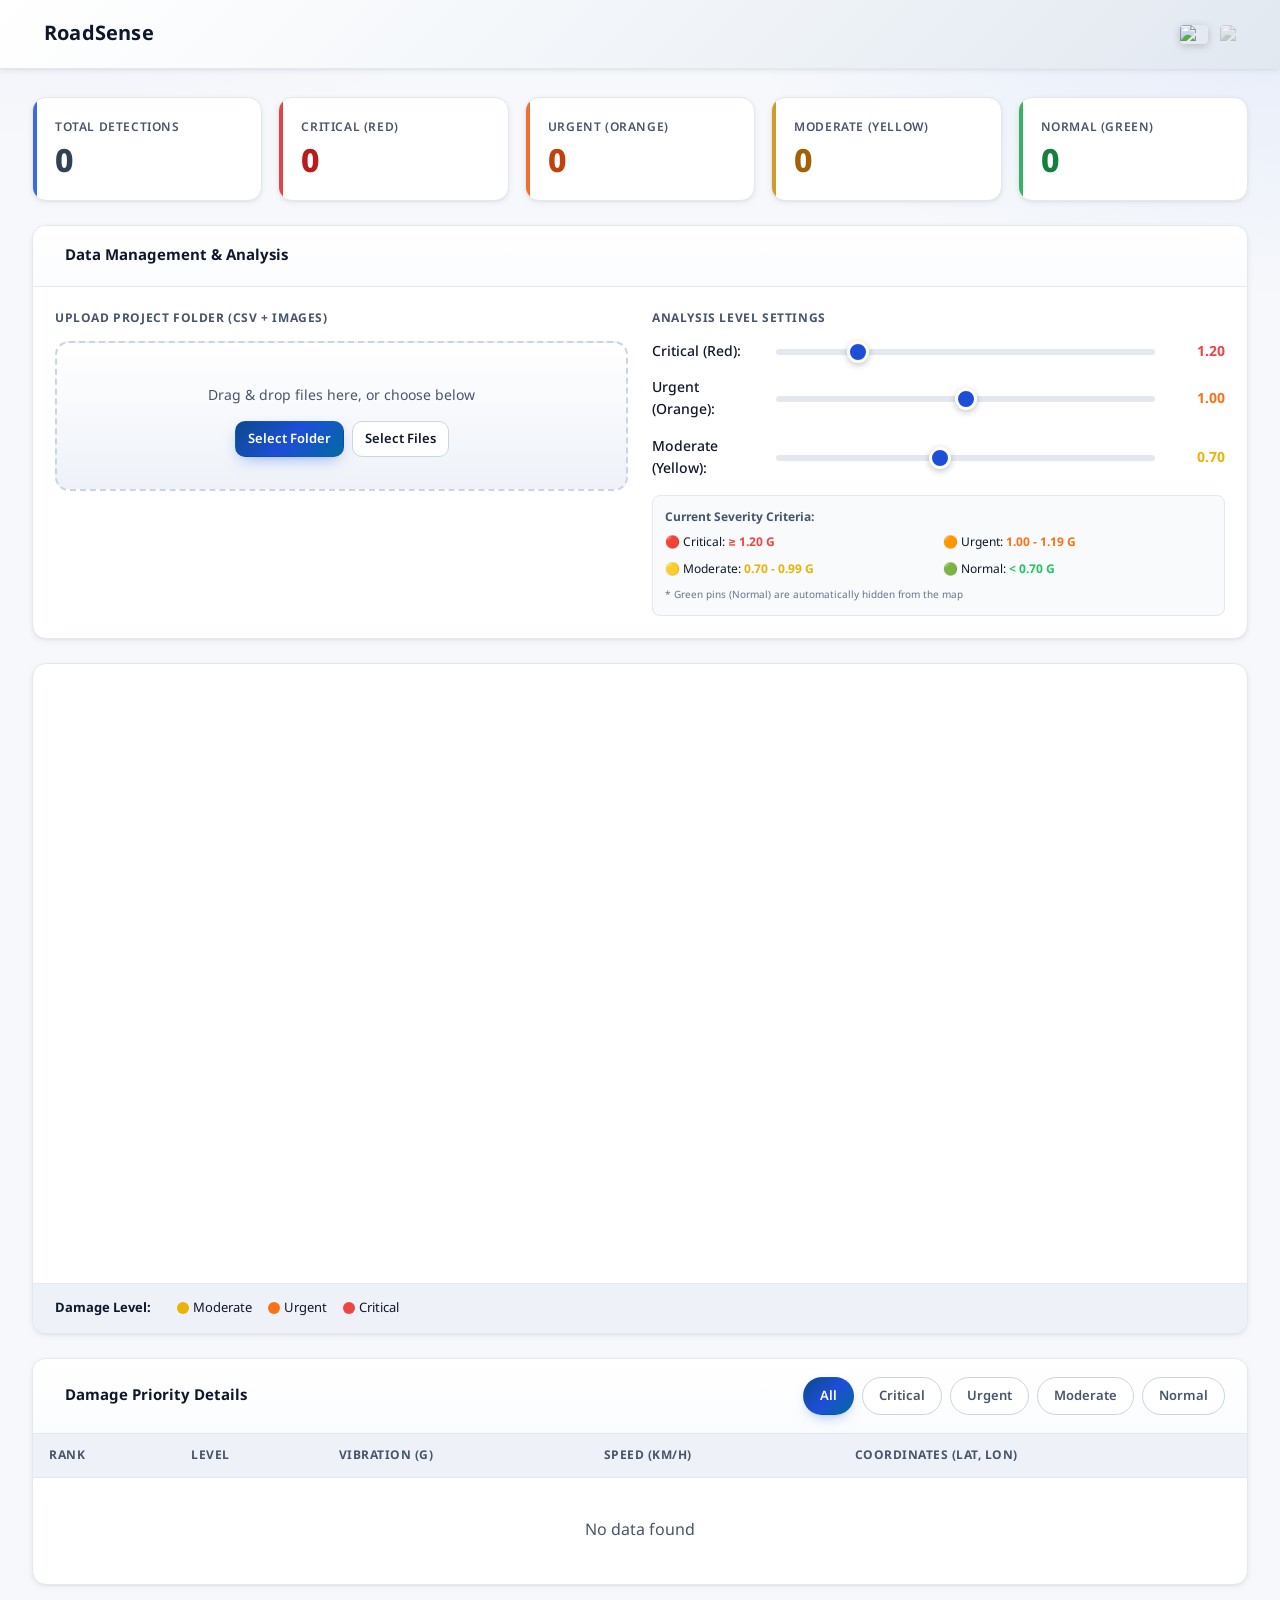
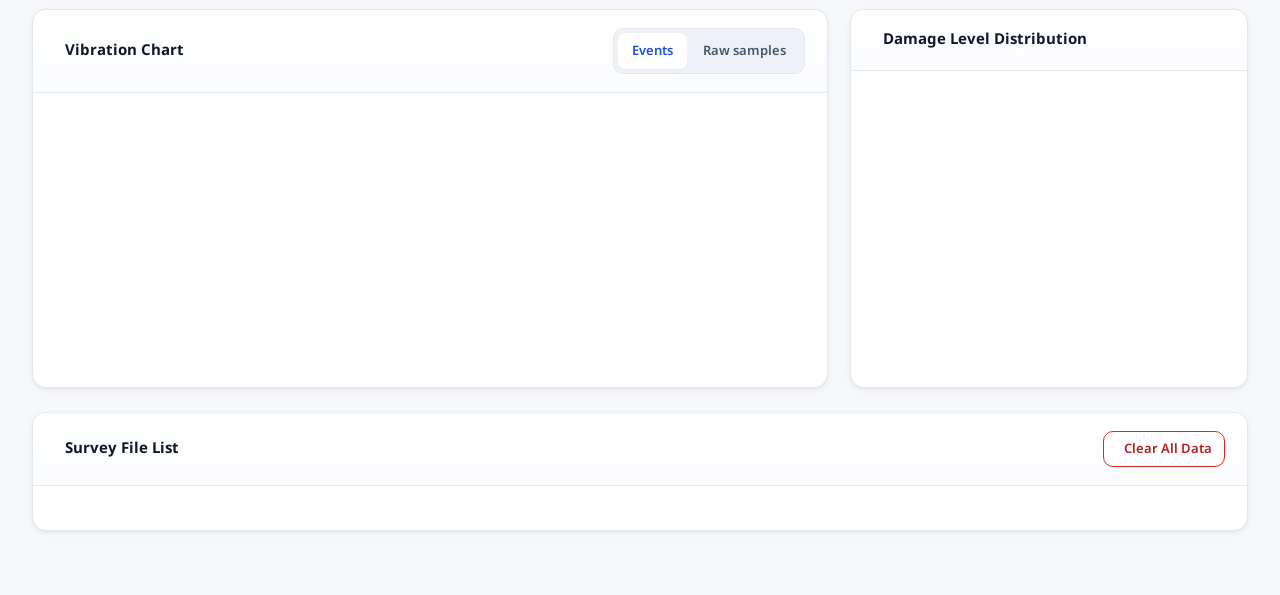
==== index.html @ 5b9209b4 "fix: update Google Maps API key for improved functionality" ====
<!DOCTYPE html>
<html lang="en">
<head>
    <meta charset="UTF-8">
    <meta name="viewport" content="width=device-width, initial-scale=1.0">
    <title>VibroMap Dashboard</title>
    <link href="https://fonts.googleapis.com/css2?family=Inter:wght@400;500;600;700&display=swap" rel="stylesheet">
    <link rel='stylesheet' href='https://cdn-uicons.flaticon.com/2.1.0/uicons-regular-rounded/css/uicons-regular-rounded.css'>
    <link rel="stylesheet" href="style.css">
    
    <script src="https://cdn.jsdelivr.net/npm/chart.js@4.4.4/dist/chart.umd.min.js"></script>


    <style>
        .custom-marker { cursor: pointer; transition: transform 0.15s ease-out; }
        .custom-marker:hover { transform: translate(-50%, -50%) scale(1.15) !important; z-index: 1000 !important; }
        .iw-header { display: flex; align-items: center; height: 32px; margin-bottom: 8px; }
        .chart-container { position: relative; height: 250px; width: 100%; }
        
        .badge-normal { background: #dcfce7; color: #166534; }
        
        .stats-row { display: grid; grid-template-columns: repeat(5, 1fr); gap: 16px; }
        
        @media (max-width: 1024px) { .stats-row { grid-template-columns: repeat(3, 1fr); } }
        @media (max-width: 640px) { .stats-row { grid-template-columns: repeat(2, 1fr); } }
    </style>
</head>
<body>

    <!-- Loading Overlay -->
    <div id="loadingOverlay" style="display:none; position:fixed; inset:0; background:rgba(15,23,42,0.6); z-index:9999; align-items:center; justify-content:center; flex-direction:column; gap:16px;">
        <div style="width:48px; height:48px; border:4px solid rgba(255,255,255,0.2); border-top-color:#60a5fa; border-radius:50%; animation:spin 0.8s linear infinite;"></div>
        <span data-i18n="loading" style="color:#e2e8f0; font-size:14px; font-family:var(--font);">Processing...</span>
        <style>@keyframes spin{to{transform:rotate(360deg)}}</style>
    </div>

    <header class="app-header">
        <div>
            <h1><i class="fi fi-rr-road"></i>RoadSense</h1>
        </div>
        <div class="lang-switcher" id="langSwitcher">
            <button class="lang-flag-btn" data-lang="en" onclick="setLanguage('en')" title="English" aria-label="English">
                <img src="https://flagcdn.com/w40/gb.png" srcset="https://flagcdn.com/w80/gb.png 2x" width="28" height="19" alt="English">
            </button>
            <button class="lang-flag-btn" data-lang="th" onclick="setLanguage('th')" title="ภาษาไทย" aria-label="ภาษาไทย">
                <img src="https://flagcdn.com/w40/th.png" srcset="https://flagcdn.com/w80/th.png 2x" width="28" height="19" alt="ไทย">
            </button>
        </div>
    </header>

    <main class="main-content">
        <section class="stats-row">
            <div class="stat-card" style="border: 2px; background-color: #ffffff;">
                <div class="stat-label" data-i18n="statTotalLabel" style="color: #64748b;">Total Detections</div>
                <div class="stat-value" id="statTotal" style="color: #334155;">0</div>
            </div>
            <div class="stat-card" style="border: 2px; background-color: #ffffff;">
                <div class="stat-label" data-i18n="statCriticalLabel" style="color: #ef4444;">Critical (Red)</div>
                <div class="stat-value" id="statCritical" style="color: #ef4444;">0</div>
            </div>
            <div class="stat-card" style="border: 2px; background-color: #ffffff;">
                <div class="stat-label" data-i18n="statUrgentLabel" style="color: #f97316;">Urgent (Orange)</div>
                <div class="stat-value" id="statUrgent" style="color: #f97316;">0</div>
            </div>
            <div class="stat-card" style="border: 2px; background-color: #ffffff;">
                <div class="stat-label" data-i18n="statModerateLabel" style="color: #a16207;">Moderate (Yellow)</div>
                <div class="stat-value" id="statModerate" style="color: #a16207;">0</div>
            </div>
            <div class="stat-card" style="border: 2px; background-color: #ffffff;">
                <div class="stat-label" data-i18n="statNormalLabel" style="color: #166534;">Normal (Green)</div>
                <div class="stat-value" id="statNormal" style="color: #166534;">0</div>
            </div>
        </section>

        <section class="card">
            <div class="card-header">
                <h2><i class="fi fi-rr-settings-sliders"></i> <span data-i18n="controlHeader">Data Management & Analysis</span></h2>
            </div>
            <div class="card-body">
                <div class="control-grid" style="grid-template-columns: 1fr 1fr;">
                    <div class="control-section">
                        <label data-i18n="uploadLabel">Upload Project Folder (CSV + Images)</label>
                        <div class="upload-zone" id="dropZone">
                            <div class="icon"><i class="fi fi-rr-cloud-upload"></i></div>
                            <div class="text" data-i18n="dropText">Drag & drop files here, or choose below</div>
                            <div style="display: flex; gap: 8px; justify-content: center;">
                                <button class="btn btn-primary btn-sm" data-i18n="selectFolder" onclick="document.getElementById('folderInput').click()">Select Folder</button>
                                <button class="btn btn-sm" data-i18n="selectFiles" onclick="document.getElementById('fileInput').click()">Select Files</button>
                            </div>
                        </div>
                        <input type="file" id="folderInput" webkitdirectory directory multiple>
                        <input type="file" id="fileInput" multiple accept=".csv, image/*">
                        <div id="uploadStatus" style="margin-top:8px; font-size:11px; color:var(--text-muted); text-align:center;"></div>
                    </div>

                    <div class="control-section">
                        <label data-i18n="analysisLabel">Analysis Level Settings</label>
                        <div class="slider-group">
                            <span data-i18n="sliderCritical">Critical (Red):</span>
                            <input type="range" id="criticalSlider" min="1.0" max="2.0" step="0.05" value="1.2">
                            <span class="slider-val" id="criticalVal" style="color:#ef4444;">1.20</span>
                        </div>
                        <div class="slider-group">
                            <span data-i18n="sliderUrgent">Urgent (Orange):</span>
                            <input type="range" id="upperSlider" min="0.5" max="1.5" step="0.05" value="1.0">
                            <span class="slider-val" id="upperVal" style="color:#f97316;">1.00</span>
                        </div>
                        <div class="slider-group">
                            <span data-i18n="sliderModerate">Moderate (Yellow):</span>
                            <input type="range" id="lowerSlider" min="0.1" max="1.5" step="0.05" value="0.7">
                            <span class="slider-val" id="lowerVal" style="color:#eab308;">0.70</span>
                        </div>
                        
                        <div style="margin-top: 12px; padding: 12px; background: #f8fafc; border-radius: 8px; border: 1px solid #e2e8f0; font-size: 12px;">
                            <strong data-i18n="severityDesc" style="color: var(--text-muted);">Current Severity Criteria:</strong>
                            <ul style="list-style: none; margin-top: 6px; display: grid; grid-template-columns: 1fr 1fr; gap: 8px;">
                                <li>🔴 <span data-i18n="levelCritical">Critical</span>: <strong id="descCritical" style="color:#ef4444;">≥ 1.20 G</strong></li>
                                <li>🟠 <span data-i18n="levelUrgent">Urgent</span>: <strong id="descUrgent" style="color:#f97316;">1.00 - 1.19 G</strong></li>
                                <li>🟡 <span data-i18n="levelModerate">Moderate</span>: <strong id="descModerate" style="color:#eab308;">0.70 - 0.99 G</strong></li>
                                <li>🟢 <span data-i18n="levelNormal">Normal</span>: <strong id="descNormal" style="color:#22c55e;">&lt; 0.70 G</strong></li>
                            </ul>
                            <p data-i18n="greenNote" style="font-size:10px; color:var(--text-light); margin-top:8px;">* Green pins (Normal) are automatically hidden from the map</p>
                        </div>
                    </div>
                </div>
            </div>
        </section>

        <section class="card">
            <div id="map"></div>
            <div class="map-legend">
                <strong data-i18n="legendTitle">Damage Level:</strong>
                <div style="display: flex; align-items: center; gap: 16px; margin-left: 8px;">
                    <span style="display:flex; align-items:center; gap:4px;"><div style="width:12px; height:12px; border-radius:50%; background:#eab308;"></div> <span data-i18n="legendModerate">Moderate</span></span>
                    <span style="display:flex; align-items:center; gap:4px;"><div style="width:12px; height:12px; border-radius:50%; background:#f97316;"></div> <span data-i18n="legendUrgent">Urgent</span></span>
                    <span style="display:flex; align-items:center; gap:4px;"><div style="width:12px; height:12px; border-radius:50%; background:#ef4444;"></div> <span data-i18n="legendCritical">Critical</span></span>
                </div>
            </div>
        </section>

        <section class="card">
            <div class="card-header">
                <h2><i class="fi fi-rr-list"></i> <span data-i18n="tableHeader">Damage Priority Details</span></h2>
                <div class="table-controls">
                    <button class="filter-btn active" data-i18n="filterAll" onclick="filterTable('all', this)">All</button>
                    <button class="filter-btn" data-i18n="filterCritical" onclick="filterTable('critical', this)">Critical</button>
                    <button class="filter-btn" data-i18n="filterUrgent" onclick="filterTable('urgent', this)">Urgent</button>
                    <button class="filter-btn" data-i18n="filterModerate" onclick="filterTable('moderate', this)">Moderate</button>
                    <button class="filter-btn" data-i18n="filterNormal" onclick="filterTable('normal', this)">Normal</button>
                </div>
            </div>
            <div class="priority-table-wrap">
                <table>
                    <thead>
                        <tr>
                            <th data-i18n="thRank">Rank</th>
                            <th data-i18n="thLevel">Level</th>
                            <th data-i18n="thVibration">Vibration (G)</th>
                            <th data-i18n="thSpeed">Speed (km/h)</th>

                            <th data-i18n="thCoords">Coordinates (Lat, Lon)</th>
                        </tr>
                    </thead>
                    <tbody id="tableBody"></tbody>
                </table>
                <div id="tableEmpty" data-i18n="noData" style="text-align:center; padding: 40px; color:var(--text-muted);">No data found</div>
            </div>
        </section>

        <section class="charts-grid">
            <div class="card">
                <div class="card-header">
                    <h2><i class="fi fi-rr-chart-line-up"></i> <span data-i18n="chartVibTitle">Vibration Chart</span></h2>
                    <div class="segmented-control" aria-label="โหมดกราฟแรงสั่นสะเทือน">
                        <button class="segment-btn active" data-chart-mode="events" onclick="setChartMode('events', this)">Events</button>
                        <button class="segment-btn" data-chart-mode="raw" onclick="setChartMode('raw', this)">Raw samples</button>
                    </div>
                </div>
                <div class="card-body"><div class="chart-container"><canvas id="zForceChart"></canvas></div></div>
            </div>
            <div class="card">
                <div class="card-header"><h2><i class="fi fi-rr-chart-pie"></i> <span data-i18n="chartPieTitle">Damage Level Distribution</span></h2></div>
                <div class="card-body"><div class="chart-container"><canvas id="severityChart"></canvas></div></div>
            </div>
        </section>

        <section class="card">
            <div class="card-header">
                <h2><i class="fi fi-rr-folder-open"></i> <span data-i18n="surveyListHeader">Survey File List</span></h2>
                <button class="btn btn-danger btn-sm" onclick="clearAllData()">
                    <i class="fi fi-rr-trash"></i> <span data-i18n="clearAll">Clear All Data</span>
                </button>
            </div>
            <div id="surveyList" class="card-body"></div>
        </section>
    </main>

    <div id="toast" class="toast"></div>

    <script>
    const DB_NAME = 'RoadSenseDB', DB_VERSION = 2;
    const DATA_MAX_ACC_CM = 5000;
    let db = null, map, infoWindow;
    let allMarkers = [], allDetections = [], zForceChart, severityChart, currentFilter = 'all';
    let chartMode = 'events';
    let currentLang = localStorage.getItem('vibromap_lang') || 'en';

    // Google Maps callback — defined here so all variables are in scope
    window.initDashboard = async function() {
        map = new google.maps.Map(document.getElementById('map'), {
            center: { lat: 26.5265, lng: 128.0303 }, zoom: 15, mapId: "ROADSENSE_DASHBOARD"
        });
        infoWindow = new google.maps.InfoWindow();
        initCharts();
        await openDB();
        await refreshAll(true);
        applyTranslations();
    };

    /* ========== i18n Translation System ========== */
    const translations = {
        en: {
            loading: 'Processing...',
            statTotalLabel: 'Total Detections',
            statCriticalLabel: 'Critical (Red)',
            statUrgentLabel: 'Urgent (Orange)',
            statModerateLabel: 'Moderate (Yellow)',
            statNormalLabel: 'Normal (Green)',
            controlHeader: 'Data Management & Analysis',
            uploadLabel: 'Upload Project Folder (CSV + Images)',
            dropText: 'Drag & drop files here, or choose below',
            selectFolder: 'Select Folder',
            selectFiles: 'Select Files',
            analysisLabel: 'Analysis Level Settings',
            sliderCritical: 'Critical (Red):',
            sliderUrgent: 'Urgent (Orange):',
            sliderModerate: 'Moderate (Yellow):',
            severityDesc: 'Current Severity Criteria:',
            levelCritical: 'Critical',
            levelUrgent: 'Urgent',
            levelModerate: 'Moderate',
            levelNormal: 'Normal',
            greenNote: '* Green pins (Normal) are automatically hidden from the map',
            legendTitle: 'Damage Level:',
            legendModerate: 'Moderate',
            legendUrgent: 'Urgent',
            legendCritical: 'Critical',
            tableHeader: 'Damage Priority Details',
            filterAll: 'All',
            filterCritical: 'Critical',
            filterUrgent: 'Urgent',
            filterModerate: 'Moderate',
            filterNormal: 'Normal',
            thRank: 'Rank',
            thLevel: 'Level',
            thVibration: 'Vibration (G)',
            thSpeed: 'Speed (km/h)',
            thCoords: 'Coordinates (Lat, Lon)',
            noData: 'No data found',
            chartVibTitle: 'Vibration Chart',
            chartPieTitle: 'Damage Level Distribution',
            surveyListHeader: 'Survey File List',
            clearAll: 'Clear All Data',
            deleteFile: 'Delete',
            importing: 'Importing data...',
            importSuccess: 'Data imported successfully',
            confirmClearAll: 'Clear all data in the system?',
            clearSuccess: 'All data cleared successfully',
            confirmDeleteSurvey: 'Delete this survey file from the system?',
            priorityCritical: 'Critical',
            priorityUrgent: 'Urgent',
            priorityModerate: 'Moderate',
            priorityNormal: 'Normal',
            iwVibration: 'Vibration:',
            iwSpeed: 'Speed:',
            iwCoords: 'Coordinates:',
            iwNavigate: 'Navigate to this point',
            iwLoadingImg: 'Loading image...',
            iwNoImage: 'No image available',
            iwImageNotFound: 'Image file not found',
            chartLabelVib: 'Vibration (G)',
            chartRawLabel: 'Raw vibration samples (G)',
            chartEventLabel: 'Event max vibration (G)',
            chartCritical: 'Critical',
            chartUrgent: 'Urgent',
            chartModerate: 'Moderate',
            chartNormal: 'Normal',
            chartNoData: 'No data yet'
        },
        th: {
            loading: 'กำลังประมวลผล...',
            statTotalLabel: 'จุดที่พบทั้งหมด',
            statCriticalLabel: 'วิกฤต (แดง)',
            statUrgentLabel: 'เร่งด่วน (ส้ม)',
            statModerateLabel: 'เฝ้าระวัง (เหลือง)',
            statNormalLabel: 'ปกติ (เขียว)',
            controlHeader: 'จัดการข้อมูลและการวิเคราะห์',
            uploadLabel: 'อัปโหลดโฟลเดอร์โครงการ (CSV + Images)',
            dropText: 'ลากไฟล์มาวาง หรือเลือกวิธีด้านล่าง',
            selectFolder: 'เลือกโฟลเดอร์',
            selectFiles: 'เลือกหลายไฟล์',
            analysisLabel: 'ตั้งค่าระดับการวิเคราะห์',
            sliderCritical: 'วิกฤต (แดง):',
            sliderUrgent: 'เร่งด่วน (ส้ม):',
            sliderModerate: 'เฝ้าระวัง (เหลือง):',
            severityDesc: 'คำอธิบายเกณฑ์ความรุนแรงปัจจุบัน:',
            levelCritical: 'วิกฤต',
            levelUrgent: 'เร่งด่วน',
            levelModerate: 'เฝ้าระวัง',
            levelNormal: 'ปกติ',
            greenNote: '* หมุดสีเขียว (ปกติ) จะถูกซ่อนจากแผนที่โดยอัตโนมัติ',
            legendTitle: 'ระดับความเสียหาย:',
            legendModerate: 'เฝ้าระวัง',
            legendUrgent: 'เร่งด่วน',
            legendCritical: 'วิกฤต',
            tableHeader: 'รายละเอียดลำดับความเสียหาย',
            filterAll: 'ทั้งหมด',
            filterCritical: 'วิกฤต',
            filterUrgent: 'เร่งด่วน',
            filterModerate: 'เฝ้าระวัง',
            filterNormal: 'ปกติ',
            thRank: 'ลำดับ',
            thLevel: 'ระดับ',
            thVibration: 'แรงสั่น (G)',
            thSpeed: 'ความเร็ว (km/h)',
            thCoords: 'พิกัด (Lat, Lon)',
            noData: 'ไม่พบข้อมูล',
            chartVibTitle: 'กราฟแรงสั่นสะเทือน',
            chartPieTitle: 'สัดส่วนระดับความเสียหาย',
            surveyListHeader: 'รายการไฟล์การสำรวจ',
            clearAll: 'ล้างข้อมูลทั้งหมด',
            deleteFile: 'ลบไฟล์',
            importing: 'กำลังนำเข้าข้อมูล...',
            importSuccess: 'นำเข้าข้อมูลสำเร็จ',
            confirmClearAll: 'ล้างข้อมูลทั้งหมดในระบบ?',
            clearSuccess: 'ล้างข้อมูลทั้งหมดสำเร็จ',
            confirmDeleteSurvey: 'ลบไฟล์การสำรวจนี้ออกจากระบบ?',
            priorityCritical: 'วิกฤต',
            priorityUrgent: 'เร่งด่วน',
            priorityModerate: 'เฝ้าระวัง',
            priorityNormal: 'ปกติ',
            iwVibration: 'แรงสั่น:',
            iwSpeed: 'ความเร็ว:',
            iwCoords: 'พิกัด:',
            iwNavigate: 'นำทางไปยังจุดนี้',
            iwLoadingImg: 'กำลังโหลดภาพ...',
            iwNoImage: 'ไม่มีรูปภาพประกอบ',
            iwImageNotFound: 'ไม่พบไฟล์รูปภาพ',
            chartLabelVib: 'แรงสั่นสะเทือน (G)',
            chartRawLabel: 'Raw vibration samples (G)',
            chartEventLabel: 'Event max vibration (G)',
            chartCritical: 'วิกฤต',
            chartUrgent: 'เร่งด่วน',
            chartModerate: 'เฝ้าระวัง',
            chartNormal: 'ปกติ',
            chartNoData: 'ยังไม่มีข้อมูล'
        }
    };

    function t(key) {
        return (translations[currentLang] && translations[currentLang][key]) || translations.en[key] || key;
    }

    function applyTranslations() {
        document.querySelectorAll('[data-i18n]').forEach(el => {
            const key = el.getAttribute('data-i18n');
            const translated = t(key);
            if (translated) el.textContent = translated;
        });
        document.documentElement.lang = currentLang;

        // Update flag button active state
        document.querySelectorAll('.lang-flag-btn').forEach(btn => {
            btn.classList.toggle('active', btn.dataset.lang === currentLang);
        });

        // Update charts labels
        if (severityChart) {
            const hasData = severityChart.data.datasets[0].data.some((v, i) => i < 4 && v > 0);
            if (hasData) {
                severityChart.data.labels = [t('chartCritical'), t('chartUrgent'), t('chartModerate'), t('chartNormal'), ''];
            } else {
                severityChart.data.labels = [t('chartCritical'), t('chartUrgent'), t('chartModerate'), t('chartNormal'), t('chartNoData')];
            }
            severityChart.update();
        }
        if (zForceChart) {
            zForceChart.data.datasets[0].label = chartMode === 'raw' ? t('chartRawLabel') : t('chartEventLabel');
            zForceChart.update();
        }
    }

    function setLanguage(lang) {
        currentLang = lang;
        localStorage.setItem('vibromap_lang', lang);
        applyTranslations();
        // Re-render dynamic content
        if (allDetections.length > 0) applyDynamicFilters(false);
    }

    // Apply saved language on load
    document.addEventListener('DOMContentLoaded', () => applyTranslations());

    function openDB() {
        return new Promise((resolve) => {
            const req = indexedDB.open(DB_NAME, DB_VERSION);
            req.onupgradeneeded = (e) => {
                const d = e.target.result;
                if (!d.objectStoreNames.contains('surveys')) d.createObjectStore('surveys', { keyPath: 'id', autoIncrement: true });
                if (!d.objectStoreNames.contains('detections')) d.createObjectStore('detections', { keyPath: 'id', autoIncrement: true });
                if (!d.objectStoreNames.contains('images')) d.createObjectStore('images', { keyPath: 'fileName' });
            };
            req.onsuccess = (e) => { db = e.target.result; resolve(db); };
        });
    }

    async function processFiles(files) {
        if (!db) {
            showToast(t('loading') || 'Processing... Please wait for the application to fully load.');
            return;
        }
        document.getElementById('loadingOverlay').style.display = 'flex';
        const status = document.getElementById('uploadStatus');
        let csvFiles = [], imagesToSave = [];
        const importedSurveyIds = [];
        status.textContent = t('importing');
        
        for (const file of files) {
            if (file.name.endsWith('.csv')) csvFiles.push(file);
            else if (file.type.startsWith('image/')) imagesToSave.push({ fileName: file.name, fileData: file });
        }

        const txImg = db.transaction('images', 'readwrite');
        imagesToSave.forEach(img => txImg.objectStore('images').put(img));
        await transactionDone(txImg);

        for (const file of csvFiles) {
            const text = await file.text();
            const lines = text.split('\n');
            if (lines.length < 2) continue;
            
            const h = lines[0].split(',').map(s => s.trim().toLowerCase());
            
            const latIdx = h.findIndex(c => c.includes('latitude') || c === 'lat');
            const lonIdx = h.findIndex(c => c.includes('longitude') || c === 'lon' || c === 'lng');
            const spdIdx = h.findIndex(c => c.includes('speed'));
            const vibIdx = h.findIndex(c => c.includes('vibration') || c.includes('impact'));
            const timeIdx = h.findIndex(c => c.includes('time') || c.includes('date') || c.includes('count'));
            const imgIdx = h.findIndex(c => c.includes('image'));
            const eventIdx = h.findIndex(c => c.includes('event'));
            const accIdx = h.findIndex(c => c.includes('acc_cm') || c.includes('accuracy'));
            
            if (latIdx === -1 || lonIdx === -1 || vibIdx === -1) {
                console.warn("ข้ามไฟล์: ไม่พบคอลัมน์บังคับในไฟล์", file.name);
                continue;
            }

            const surveyId = Date.now() + Math.random();
            importedSurveyIds.push(surveyId);
            
            // Extract folder name if available
            let displayFileName = file.name;
            if (file.webkitRelativePath && file.webkitRelativePath.includes('/')) {
                displayFileName = file.webkitRelativePath.split('/')[0];
            } else {
                // Fallback: Extract timestamp from CSV filename (e.g. single_cam_20260515_075716.csv -> Survey_20260515_075716)
                const match = file.name.match(/_(\d{8}_\d{6})\.csv/i);
                if (match) {
                    displayFileName = "Survey_" + match[1];
                }
            }

            const txSurvey = db.transaction('surveys', 'readwrite');
            txSurvey.objectStore('surveys').put({ id: surveyId, fileName: displayFileName });
            await transactionDone(txSurvey);
            
            const txDet = db.transaction('detections', 'readwrite');
            const storeDet = txDet.objectStore('detections');
            
            for (let i = 1; i < lines.length; i++) {
                const p = lines[i].split(/,(?=(?:(?:[^"]*"){2})*[^"]*$)/);
                if (p.length < 3) continue;
                
                const vib = parseFloat(p[vibIdx]);
                const lat = parseFloat(p[latIdx]);
                const lon = parseFloat(p[lonIdx]);
                const speed = spdIdx !== -1 ? parseFloat(p[spdIdx]) || 0 : 0;
                const acc = accIdx !== -1 ? parseFloat(p[accIdx]) : 0;
                if (!Number.isFinite(vib)) continue;
                if (!Number.isFinite(lat) || !Number.isFinite(lon) || Math.abs(lat) > 90 || Math.abs(lon) > 180) continue;
                if (accIdx !== -1 && (!Number.isFinite(acc) || acc > DATA_MAX_ACC_CM)) continue;
                if (vib >= 0.1) {
                    storeDet.put({
                        lat, 
                        lon,
                        speed, 
                        zForce: vib,
                        time: timeIdx !== -1 ? p[timeIdx].replace(/['"]/g, '').trim() : String(i), 
                        imageFile: imgIdx !== -1 ? p[imgIdx].replace(/['"]/g, '').trim() : "-", 
                        eventId: eventIdx !== -1 ? p[eventIdx].replace(/['"]/g, '').trim() : "-",
                        surveyId
                    });
                }
            }
            await transactionDone(txDet);
        }
        document.getElementById('loadingOverlay').style.display = 'none';
        document.getElementById('uploadStatus').textContent = '';
        showToast(t('importSuccess'));
        await refreshAll(true);
    }



    function getEventKey(det) {
        if (det.eventId && det.eventId !== '-') return `${det.surveyId}:event:${det.eventId}`;
        if (det.imageFile && det.imageFile !== '-') return `${det.surveyId}:image:${det.imageFile}`;
        return null;
    }

    function buildEventDetections(rows) {
        const eventMap = new Map();
        const ungroupedRows = [];

        rows.forEach(row => {
            const key = getEventKey(row);
            if (!key) {
                ungroupedRows.push(row);
                return;
            }

            const current = eventMap.get(key);
            if (!current || row.zForce > current.zForce) {
                eventMap.set(key, { ...row, sampleCount: (current ? current.sampleCount : 0) + 1 });
            } else {
                current.sampleCount = (current.sampleCount || 1) + 1;
            }
        });

        return eventMap.size ? [...eventMap.values()] : ungroupedRows;
    }

    function getColorByLabel(label) {
        if(label === 'critical') return '#ef4444'; 
        if(label === 'urgent') return '#f97316';   
        if(label === 'moderate') return '#eab308'; 
        return '#22c55e'; 
    }

    function renderMarkers(detections, fit = false) {
        allMarkers.forEach(m => m.map = null);
        allMarkers = [];
        const bounds = new google.maps.LatLngBounds();

        detections.forEach(det => {
            const color = getColorByLabel(det.priorityLabel);
            const size = Math.min(Math.max(10 + (det.zForce * 15), 10), 30);
            
            const markerDiv = document.createElement('div');
            markerDiv.className = 'custom-marker';
            markerDiv.style.width = markerDiv.style.height = `${size}px`;
            markerDiv.style.backgroundColor = color;
            markerDiv.style.borderRadius = '50%';
            markerDiv.style.border = '2px solid #ffffff';
            markerDiv.style.boxShadow = '0 2px 4px rgba(0,0,0,0.4)';
            markerDiv.style.position = 'absolute';
            markerDiv.style.transform = 'translate(-50%, -50%)';

            const marker = new google.maps.marker.AdvancedMarkerElement({
                position: { lat: det.lat, lng: det.lon },
                map: map,
                content: markerDiv,
                gmpClickable: true
            });

            markerDiv.addEventListener('click', (e) => {
                e.stopPropagation();
                const imgId = "img-" + Math.random().toString(36).substr(2, 9);
                
                const hasImage = det.imageFile && det.imageFile !== "-";
                const initialImgContent = hasImage 
                    ? `<span style="font-size:11px; color:#94a3b8;">${t('iwLoadingImg')}</span>` 
                    : `<span style="font-size:11px; color:var(--text-muted);">${t('iwNoImage')}</span>`;

                infoWindow.setContent(`
                    <div style="padding: 8px 14px 14px 14px; min-width:270px; font-family:var(--font);">
                        <div class="iw-header" style="margin-bottom:10px;">
                            <span class="badge badge-${det.priorityLabel}" style="font-size:14px; padding:4px 12px;">${getPriorityText(det.priorityLabel)}</span>
                        </div>
                        <div style="font-size:15px; margin-bottom:12px; display:flex; flex-direction:column; gap:8px;">
                            <div style="display:flex; justify-content:space-between; align-items:center;">
                                <span style="color:#64748b; font-size:15px;">${t('iwVibration')}</span>
                                <strong style="color:${color}; font-size:18px;">${det.zForce.toFixed(3)} G</strong>
                            </div>
                            <div style="display:flex; justify-content:space-between; align-items:center;">
                                <span style="color:#64748b; font-size:15px;">${t('iwSpeed')}</span>
                                <strong style="font-size:15px;">${det.speed.toFixed(1)} km/h</strong>
                            </div>
                            <div style="display:flex; justify-content:space-between; align-items:center;">
                                <span style="color:#64748b; font-size:15px;">${t('iwCoords')}</span>
                                <strong style="font-size:13px; color:#475569;">${det.lat.toFixed(6)}, ${det.lon.toFixed(6)}</strong>
                            </div>
                        </div>
                        <a href="https://www.google.com/maps/dir/?api=1&destination=${det.lat},${det.lon}" target="_blank" class="btn btn-primary" style="display:flex; justify-content:center; padding:8px; margin-bottom:10px; text-decoration:none; color:white; font-size:14px;">${t('iwNavigate')}</a>
                        <div id="${imgId}" style="text-align:center; min-height:80px; background:#f8fafc; border-radius:6px; display:flex; align-items:center; justify-content:center; border:1px dashed #cbd5e1;">
                            ${initialImgContent}
                        </div>
                    </div>
                `);
                infoWindow.open({ anchor: marker, map: map });

                if (hasImage) {
                    const req = db.transaction('images', 'readonly').objectStore('images').get(det.imageFile);
                    req.onsuccess = () => {
                        if (req.result) {
                            const url = URL.createObjectURL(req.result.fileData);
                            document.getElementById(imgId).innerHTML = `<img src="${url}" style="width:100%; border-radius:4px; display:block;">`;
                        } else {
                            document.getElementById(imgId).innerHTML = `<span style="font-size:11px; color:var(--danger);">${t('iwImageNotFound')}</span>`;
                        }
                    };
                }
            });
            allMarkers.push(marker);
            bounds.extend(marker.position);
        });
        if (fit && detections.length > 0) map.fitBounds(bounds);
    }

    async function refreshAll(fit = false) {
        allDetections = await requestToPromise(db.transaction('detections', 'readonly').objectStore('detections').getAll());
        applyDynamicFilters(fit);

        const surveys = await requestToPromise(db.transaction('surveys', 'readonly').objectStore('surveys').getAll());
        document.getElementById('surveyList').innerHTML = surveys.map(s => `
                <div class="survey-item">
                    <span><i class="fi fi-rr-document"></i> ${s.fileName}</span>
                    <button class="btn btn-danger btn-sm" onclick="dbDeleteSurv(${s.id})"><i class="fi fi-rr-trash" style="color:#ef4444;"></i> ${t('deleteFile')}</button>
                </div>`).join('');
    }

    function applyDynamicFilters(fit = false) {
        const critical = parseFloat(document.getElementById('criticalSlider').value);
        const upper = parseFloat(document.getElementById('upperSlider').value);
        const lower = parseFloat(document.getElementById('lowerSlider').value);
        
        document.getElementById('criticalVal').textContent = critical.toFixed(2);
        document.getElementById('upperVal').textContent = upper.toFixed(2);
        document.getElementById('lowerVal').textContent = lower.toFixed(2);

        document.getElementById('descCritical').textContent = `≥ ${critical.toFixed(2)} G`;
        document.getElementById('descUrgent').textContent = `${upper.toFixed(2)} - ${(critical - 0.01).toFixed(2)} G`;
        document.getElementById('descModerate').textContent = `${lower.toFixed(2)} - ${(upper - 0.01).toFixed(2)} G`;
        document.getElementById('descNormal').textContent = `< ${lower.toFixed(2)} G`;

        const filtered = allDetections.map(d => {
            let label = 'normal';
            if (d.zForce >= critical) label = 'critical';
            else if (d.zForce >= upper) label = 'urgent';
            else if (d.zForce >= lower) label = 'moderate';
            return { ...d, priorityLabel: label };
        });

        const eventDetections = buildEventDetections(filtered);
        const mapMarkers = eventDetections.filter(d => d.priorityLabel !== 'normal');
        
        renderMarkers(mapMarkers, fit);
        renderTable(eventDetections);
        updateCharts(eventDetections, filtered);
        updateStats(eventDetections);
    }

    function renderTable(d) {
        const tbody = document.getElementById('tableBody');
        let filtered = currentFilter === 'all' ? d : d.filter(x => x.priorityLabel === currentFilter);
        
        tbody.innerHTML = filtered.sort((a,b) => b.zForce - a.zForce).slice(0, 100).map((x, i) => `
            <tr onclick="map.panTo({lat:${x.lat}, lng:${x.lon}}); map.setZoom(19);" style="cursor:pointer;">
                <td>${i + 1}</td>
                <td><span class="badge badge-${x.priorityLabel}">${getPriorityText(x.priorityLabel)}</span></td>
                <td><strong>${x.zForce.toFixed(3)}</strong></td>
                <td>${x.speed.toFixed(1)}</td>

                <td style="font-size:10px; color:var(--text-muted);">${x.lat.toFixed(6)}, ${x.lon.toFixed(6)}</td>
            </tr>
        `).join('');
        document.getElementById('tableEmpty').style.display = filtered.length ? 'none' : 'block';
    }

    function getPriorityText(l) { 
        if (l === 'critical') return t('priorityCritical');
        if (l === 'urgent') return t('priorityUrgent');
        if (l === 'moderate') return t('priorityModerate');
        return t('priorityNormal');
    }
    
    function updateStats(d) {
        document.getElementById('statTotal').textContent = d.length;
        document.getElementById('statCritical').textContent = d.filter(x => x.priorityLabel === 'critical').length;
        document.getElementById('statUrgent').textContent = d.filter(x => x.priorityLabel === 'urgent').length;
        document.getElementById('statModerate').textContent = d.filter(x => x.priorityLabel === 'moderate').length;
        document.getElementById('statNormal').textContent = d.filter(x => x.priorityLabel === 'normal').length;
    }

    function initCharts() {
        zForceChart = new Chart(document.getElementById('zForceChart'), { 
            type: 'line', 
            data: { 
                labels: ['-'], 
                datasets: [{ 
                    label: t('chartLabelVib'), 
                    data: [null], 
                    borderColor: '#2563eb', 
                    backgroundColor: 'rgba(37,99,235,0.1)', 
                    fill: true, tension: 0.3, pointRadius: 2 
                }] 
            }, 
            options: { 
                responsive: true, 
                maintainAspectRatio: false, 
                plugins: { 
                    legend: { display: false },
                    title: { display: false }
                }, 
                scales: { 
                    y: { beginAtZero: true, suggestedMax: 1.5 },
                    x: { display: true }
                } 
            } 
        });
        
        severityChart = new Chart(document.getElementById('severityChart'), { 
            type: 'doughnut', 
            data: { 
                labels: [t('chartCritical'), t('chartUrgent'), t('chartModerate'), t('chartNormal'), t('chartNoData')], 
                datasets: [{ 
                    data: [0, 0, 0, 0, 1], 
                    backgroundColor: ['#ef4444', '#f97316', '#eab308', '#22c55e', '#e2e8f0'] 
                }] 
            }, 
            options: { 
                responsive: true, 
                maintainAspectRatio: false,
                plugins: {
                    legend: {
                        position: 'bottom',
                        labels: { boxWidth: 12, font: { size: 11 } }
                    }
                }
            } 
        });
    }

    function updateCharts(events, rawRows) {
        const source = chartMode === 'raw' ? rawRows : events;
        const sorted = [...source].sort((a,b) => a.time > b.time ? 1 : -1);
        const labelPrefix = chartMode === 'raw' ? 'Sample' : 'Event';
        
        if (sorted.length === 0) {
            // แสดงกราฟเปล่าเมื่อไม่มีข้อมูล
            zForceChart.data.labels = ['-'];
            zForceChart.data.datasets[0].data = [null];
            severityChart.data.datasets[0].data = [0, 0, 0, 0, 1]; // placeholder grey
            severityChart.data.labels = [t('chartCritical'), t('chartUrgent'), t('chartModerate'), t('chartNormal'), t('chartNoData')];
            severityChart.data.datasets[0].backgroundColor = ['#ef4444', '#f97316', '#eab308', '#22c55e', '#e2e8f0'];
        } else {
            zForceChart.data.labels = sorted.map((_, index) => `${labelPrefix} ${index + 1}`);
            zForceChart.data.datasets[0].data = sorted.map(x => x.zForce);
            severityChart.data.datasets[0].data = [
                events.filter(x => x.priorityLabel === 'critical').length,
                events.filter(x => x.priorityLabel === 'urgent').length,
                events.filter(x => x.priorityLabel === 'moderate').length,
                events.filter(x => x.priorityLabel === 'normal').length,
                0
            ];
            severityChart.data.labels = [t('chartCritical'), t('chartUrgent'), t('chartModerate'), t('chartNormal'), ''];
            severityChart.data.datasets[0].backgroundColor = ['#ef4444', '#f97316', '#eab308', '#22c55e', 'transparent'];
        }
        zForceChart.data.datasets[0].label = chartMode === 'raw' ? t('chartRawLabel') : t('chartEventLabel');
        zForceChart.update();
        severityChart.update();
    }

    function setChartMode(mode, btn) {
        chartMode = mode;
        document.querySelectorAll('[data-chart-mode]').forEach(b => b.classList.remove('active'));
        btn.classList.add('active');
        applyDynamicFilters(false);
    }

    function showToast(m) { const t = document.getElementById('toast'); t.textContent = m; t.classList.add('show'); setTimeout(() => t.classList.remove('show'), 3000); }

    function requestToPromise(req) {
        return new Promise((resolve, reject) => {
            req.onsuccess = () => resolve(req.result);
            req.onerror = () => reject(req.error);
        });
    }

    function transactionDone(tx) {
        return new Promise((resolve, reject) => {
            tx.oncomplete = resolve;
            tx.onerror = () => reject(tx.error);
            tx.onabort = () => reject(tx.error);
        });
    }


    
    async function clearAllData() { 
        if(confirm(t('confirmClearAll'))) { 
            const tx = db.transaction(['surveys','detections','images'],'readwrite');
            tx.objectStore('surveys').clear();
            tx.objectStore('detections').clear();
            tx.objectStore('images').clear();
            await transactionDone(tx);
            allDetections = [];
            allMarkers.forEach(m => m.map = null);
            allMarkers = [];
            await refreshAll(true);
            showToast(t('clearSuccess'));
        } 
    }
    
    async function dbDeleteSurv(id) { 
        if(confirm(t('confirmDeleteSurvey'))) { 
            const detections = await requestToPromise(db.transaction('detections', 'readonly').objectStore('detections').getAll());
            const imageFiles = detections
                .filter(d => d.surveyId === id && d.imageFile && d.imageFile !== '-')
                .map(d => d.imageFile);

            const tx = db.transaction(['surveys','detections','images'], 'readwrite');
            tx.objectStore('surveys').delete(id);
            detections.filter(d => d.surveyId === id).forEach(d => tx.objectStore('detections').delete(d.id));
            imageFiles.forEach(fileName => tx.objectStore('images').delete(fileName));
            await transactionDone(tx);
            refreshAll(true); 
        } 
    }
    
    function filterTable(f, btn) { 
        currentFilter = f; 
        document.querySelectorAll('.filter-btn').forEach(b => b.classList.remove('active')); 
        btn.classList.add('active'); 
        applyDynamicFilters(false); 
    }


    document.getElementById('folderInput').addEventListener('change', e => processFiles(e.target.files));
    document.getElementById('fileInput').addEventListener('change', e => processFiles(e.target.files));
    document.getElementById('criticalSlider').addEventListener('input', () => applyDynamicFilters(false));
    document.getElementById('upperSlider').addEventListener('input', () => applyDynamicFilters(false));
    document.getElementById('lowerSlider').addEventListener('input', () => applyDynamicFilters(false));

    // Drag-and-drop support
    const dropZone = document.getElementById('dropZone');
    dropZone.addEventListener('dragover', e => { e.preventDefault(); dropZone.style.borderColor = 'var(--primary)'; });
    dropZone.addEventListener('dragleave', () => { dropZone.style.borderColor = ''; });
    dropZone.addEventListener('drop', e => { e.preventDefault(); dropZone.style.borderColor = ''; processFiles(e.dataTransfer.files); });

    </script>
    <script async defer src="https://maps.googleapis.com/maps/api/js?key=AIzaSyDzrjMYlOVFzjbUj3Bdh-vNFTNdaXStbTc&loading=async&libraries=marker&callback=initDashboard"></script>
</body>
</html>
---- style.css ----
/* ==========================================
   RoadSense — Modern Accessible Design System
   - WCAG AA contrast
   - Thai-friendly typography (Noto Sans Thai)
   - Visible focus rings, ≥44px tap targets
   - Respects prefers-reduced-motion & prefers-color-scheme
   ========================================== */

@import url('https://fonts.googleapis.com/css2?family=Noto+Sans+Thai:wght@400;500;600;700;800&family=Inter:wght@400;500;600;700&display=swap');

:root {
    --font: 'Noto Sans Thai', 'Inter', -apple-system, BlinkMacSystemFont, 'Segoe UI', sans-serif;

    /* Surfaces */
    --bg: #f6f8fb;
    --bg-elev: #eef2f8;
    --card: #ffffff;
    --card-hover: #fbfcfe;

    /* Text — AA contrast on white & on --bg */
    --text: #0f172a;
    --text-muted: #475569;     /* darker than original #64748b for AA */
    --text-light: #64748b;

    /* Lines */
    --border: #e3e8ef;
    --border-strong: #cbd5e1;

    /* Brand */
    --primary: #1d4ed8;
    --primary-hover: #1e3a8a;
    --primary-light: #e0e9ff;
    --primary-ring: #1d4ed8;

    /* Semantic — darker variants for AA on light surfaces */
    --danger: #dc2626;
    --danger-strong: #b91c1c;
    --danger-light: #fee2e2;

    --warning: #ea580c;
    --warning-strong: #c2410c;
    --warning-light: #ffedd5;

    --caution: #ca8a04;
    --caution-strong: #a16207;
    --caution-light: #fef9c3;

    --success: #16a34a;
    --success-strong: #15803d;
    --success-light: #dcfce7;

    /* Geometry */
    --radius-sm: 8px;
    --radius: 14px;
    --radius-lg: 20px;

    /* Elevation */
    --shadow-xs: 0 1px 2px rgba(15,23,42,0.04);
    --shadow: 0 2px 6px rgba(15,23,42,0.06), 0 1px 2px rgba(15,23,42,0.04);
    --shadow-md: 0 10px 24px -8px rgba(15,23,42,0.12), 0 4px 8px -4px rgba(15,23,42,0.06);
    --shadow-lg: 0 24px 48px -16px rgba(15,23,42,0.18);

    --transition: 180ms cubic-bezier(.2,.7,.3,1);

    /* Brand gradients */
    --gradient-brand: linear-gradient(135deg, #0c4a8a 0%, #1d4ed8 50%, #0369a1 100%);
    --gradient-header: linear-gradient(135deg, #ffffff 0%, #f1f5f9 50%, #e2e8f0 100%);
}

/* Light theme enforced — dark mode disabled */

* { margin: 0; padding: 0; box-sizing: border-box; }

html { -webkit-text-size-adjust: 100%; }

body {
    font-family: var(--font);
    font-size: 16px;
    line-height: 1.6;
    background:
        radial-gradient(1200px 600px at 0% -10%, rgba(99,102,241,0.10), transparent 60%),
        radial-gradient(900px 500px at 100% 0%, rgba(37,99,235,0.08), transparent 60%),
        var(--bg);
    color: var(--text);
    min-height: 100vh;
    -webkit-font-smoothing: antialiased;
    -moz-osx-font-smoothing: grayscale;
}

/* Accessible focus ring for everything keyboard-focusable */
:focus-visible {
    outline: 3px solid var(--primary-ring);
    outline-offset: 2px;
    border-radius: 6px;
}

/* Skip link target safety */
[tabindex="-1"]:focus { outline: none; }

/* Respect motion preferences */
@media (prefers-reduced-motion: reduce) {
    *, *::before, *::after {
        animation-duration: 0.001ms !important;
        transition-duration: 0.001ms !important;
    }
}

/* ==========================================
   Header
   ========================================== */
.app-header {
    background: var(--gradient-header);
    border-bottom: 1px solid var(--border);
    padding: 18px 32px;
    display: flex;
    align-items: center;
    justify-content: space-between;
    position: sticky;
    top: 0;
    z-index: 100;
    box-shadow: var(--shadow);
    backdrop-filter: saturate(140%) blur(8px);
}

/* ==========================================
   Language Switcher
   ========================================== */
.lang-switcher {
    display: flex;
    align-items: center;
    gap: 12px;
}

.lang-flag-btn {
    padding: 0;
    border: none;
    background: transparent;
    cursor: pointer;
    border-radius: 4px;
    overflow: hidden;
    display: flex;
    align-items: center;
    justify-content: center;
    transition: transform var(--transition), opacity var(--transition), filter var(--transition), box-shadow var(--transition);
    opacity: 0.4;
    filter: grayscale(80%);
}

.lang-flag-btn:hover {
    opacity: 0.8;
    filter: grayscale(30%);
    transform: translateY(-1px);
}

.lang-flag-btn:active {
    transform: translateY(0);
}

.lang-flag-btn.active {
    opacity: 1;
    filter: grayscale(0%);
    box-shadow: 0 2px 8px rgba(0,0,0,0.2);
}

.lang-flag-btn img {
    display: block;
    width: 28px;
    height: 19px;
    object-fit: cover;
}

.app-header h1 {
    font-size: 20px;
    font-weight: 700;
    color: var(--text);
    display: flex;
    align-items: center;
    gap: 12px;
    letter-spacing: 0.2px;
}

.app-header h1 i {
    font-size: 32px;
    color: #0f172a;
    line-height: 1;
}

/* ==========================================
   Layout
   ========================================== */
.main-content {
    max-width: 1440px;
    margin: 0 auto;
    padding: 28px 32px 64px;
    display: flex;
    flex-direction: column;
    gap: 24px;
}

/* ==========================================
   Cards
   ========================================== */
.card {
    background: var(--card);
    border: 1px solid var(--border);
    border-radius: var(--radius);
    box-shadow: var(--shadow);
    overflow: hidden;
    transition: box-shadow var(--transition), transform var(--transition);
}

.card-header {
    padding: 18px 22px;
    border-bottom: 1px solid var(--border);
    display: flex;
    align-items: center;
    justify-content: space-between;
    gap: 12px;
    background: linear-gradient(180deg, var(--card), var(--card-hover));
}

.card-header h2 {
    font-size: 15px;
    font-weight: 700;
    color: var(--text);
    display: flex; align-items: center; gap: 10px;
}

.card-header h2 i { color: var(--primary); }

.card-body { padding: 22px; }

/* ==========================================
   Buttons — min 44px tap target where primary
   ========================================== */
.btn {
    display: inline-flex; align-items: center; justify-content: center;
    gap: 8px;
    padding: 11px 18px;
    min-height: 44px;
    border-radius: 10px;
    font-size: 14px;
    font-weight: 600;
    font-family: var(--font);
    cursor: pointer;
    border: 1px solid var(--border-strong);
    background: var(--card);
    color: var(--text);
    transition: background var(--transition), color var(--transition),
                border-color var(--transition), transform var(--transition),
                box-shadow var(--transition);
    user-select: none;
}

.btn:hover { background: var(--bg-elev); border-color: var(--primary); color: var(--primary); }
.btn:active { transform: translateY(1px); }

.btn-primary {
    background: var(--gradient-brand);
    color: #fff;
    border-color: transparent;
    box-shadow: 0 6px 16px -6px rgba(37,99,235,0.55);
}
.btn-primary:hover { color: #fff; filter: brightness(1.05); box-shadow: 0 10px 22px -8px rgba(37,99,235,0.65); }

.btn-danger {
    color: var(--danger-strong);
    border-color: var(--danger);
    background: var(--card);
}
.btn-danger:hover { background: var(--danger-light); color: var(--danger-strong); border-color: var(--danger); }

.btn-sm { padding: 7px 12px; min-height: 36px; font-size: 13px; }

input[type="file"] { display: none; }

/* ==========================================
   Stats Row
   ========================================== */
.stats-row {
    display: grid;
    grid-template-columns: repeat(5, 1fr);
    gap: 16px;
}

.stat-card {
    position: relative;
    background: var(--card);
    border: 1px solid var(--border) !important;
    border-radius: var(--radius);
    padding: 20px 22px;
    box-shadow: var(--shadow);
    transition: transform var(--transition), box-shadow var(--transition), border-color var(--transition);
    overflow: hidden;
}
.stat-card::before {
    content: "";
    position: absolute;
    inset: 0 auto 0 0;
    width: 4px;
    background: var(--primary);
    opacity: 0.85;
}
.stat-card:nth-child(2)::before { background: var(--danger); }
.stat-card:nth-child(3)::before { background: var(--warning); }
.stat-card:nth-child(4)::before { background: var(--caution); }
.stat-card:nth-child(5)::before { background: var(--success); }

.stat-card:hover {
    transform: translateY(-2px);
    box-shadow: var(--shadow-md);
    border-color: var(--border-strong) !important;
}

.stat-label {
    font-size: 12px;
    color: var(--text-muted) !important;
    font-weight: 600;
    text-transform: uppercase;
    letter-spacing: 0.6px;
    margin-bottom: 8px;
}

.stat-value {
    font-size: 32px;
    font-weight: 800;
    line-height: 1.1;
    font-variant-numeric: tabular-nums;
}

/* Stronger color contrast for stat values */
#statCritical { color: var(--danger-strong) !important; }
#statUrgent   { color: var(--warning-strong) !important; }
#statModerate { color: var(--caution-strong) !important; }
#statNormal   { color: var(--success-strong) !important; }

@media (max-width: 1024px) { .stats-row { grid-template-columns: repeat(3, 1fr); } }
@media (max-width: 640px)  { .stats-row { grid-template-columns: repeat(2, 1fr); } }

/* ==========================================
   Control Panel
   ========================================== */
.control-grid {
    display: grid;
    grid-template-columns: 1fr 1fr;
    gap: 24px;
}

.control-section label {
    font-size: 12px;
    font-weight: 700;
    color: var(--text-muted);
    text-transform: uppercase;
    letter-spacing: 0.6px;
    margin-bottom: 12px;
    display: block;
}

.upload-zone {
    border: 2px dashed var(--border-strong);
    border-radius: var(--radius);
    padding: 32px 20px;
    text-align: center;
    cursor: pointer;
    transition: border-color var(--transition), background var(--transition), transform var(--transition);
    background: linear-gradient(180deg, var(--card), var(--bg-elev));
}

.upload-zone:hover,
.upload-zone:focus-within {
    border-color: var(--primary);
    background: var(--primary-light);
    transform: translateY(-1px);
}

.upload-zone .icon {
    font-size: 36px;
    margin-bottom: 10px;
    color: var(--primary);
    line-height: 1;
}

.upload-zone .text {
    font-size: 14px;
    color: var(--text-muted);
    margin-bottom: 14px;
}

.slider-group {
    display: grid;
    grid-template-columns: 110px 1fr 56px;
    align-items: center;
    gap: 14px;
    margin-bottom: 14px;
}

.slider-group span:first-child {
    font-size: 14px;
    font-weight: 500;
    color: var(--text);
}

.slider-group input[type="range"] {
    -webkit-appearance: none;
    appearance: none;
    width: 100%;
    height: 6px;
    border-radius: 999px;
    background: var(--border);
    accent-color: var(--primary);
    cursor: pointer;
}
.slider-group input[type="range"]::-webkit-slider-thumb {
    -webkit-appearance: none;
    width: 22px; height: 22px;
    border-radius: 50%;
    background: var(--primary);
    border: 3px solid #fff;
    box-shadow: 0 2px 6px rgba(15,23,42,0.25);
    cursor: pointer;
}
.slider-group input[type="range"]::-moz-range-thumb {
    width: 22px; height: 22px;
    border-radius: 50%;
    background: var(--primary);
    border: 3px solid #fff;
    box-shadow: 0 2px 6px rgba(15,23,42,0.25);
    cursor: pointer;
}

.slider-val {
    font-size: 14px;
    font-weight: 700;
    text-align: right;
    font-variant-numeric: tabular-nums;
    color: var(--primary);
}

/* ==========================================
   Map
   ========================================== */
#map {
    height: 620px;
    width: 100%;
    border-bottom: 1px solid var(--border);
}

.map-legend {
    padding: 14px 22px;
    background: var(--bg-elev);
    display: flex;
    align-items: center;
    flex-wrap: wrap;
    gap: 18px;
    font-size: 13px;
    color: var(--text);
}

.map-legend strong { color: var(--text); font-weight: 700; }

/* ==========================================
   Table
   ========================================== */
.table-controls {
    display: flex;
    gap: 8px;
    flex-wrap: wrap;
}

.filter-btn {
    padding: 8px 16px;
    min-height: 38px;
    border-radius: 999px;
    font-size: 13px;
    font-weight: 600;
    cursor: pointer;
    border: 1px solid var(--border-strong);
    background: var(--card);
    color: var(--text-muted);
    transition: var(--transition);
    font-family: var(--font);
}

.filter-btn:hover { color: var(--primary); border-color: var(--primary); }
.filter-btn.active {
    background: var(--gradient-brand);
    color: #fff;
    border-color: transparent;
    box-shadow: 0 6px 14px -6px rgba(37,99,235,0.5);
}

.priority-table-wrap {
    max-height: 460px;
    overflow-y: auto;
}

table {
    width: 100%;
    border-collapse: collapse;
    font-size: 14px;
}

thead th {
    position: sticky;
    top: 0;
    background: var(--bg-elev);
    padding: 12px 16px;
    text-align: left;
    font-weight: 700;
    color: var(--text-muted);
    font-size: 12px;
    text-transform: uppercase;
    letter-spacing: 0.5px;
    border-bottom: 1px solid var(--border);
    z-index: 1;
}

tbody td {
    padding: 14px 16px;
    border-bottom: 1px solid var(--border);
    vertical-align: middle;
    font-variant-numeric: tabular-nums;
}

tbody tr {
    transition: background var(--transition);
}
tbody tr:hover { background: var(--bg-elev); }
tbody tr:focus-within { background: var(--primary-light); }

/* Priority Badges */
.badge {
    display: inline-flex;
    align-items: center;
    gap: 6px;
    padding: 4px 12px;
    border-radius: 999px;
    font-size: 12px;
    font-weight: 700;
    line-height: 1.4;
    border: 1px solid transparent;
}

.badge-critical { background: var(--danger-light);  color: var(--danger-strong);  border-color: rgba(220,38,38,0.25); }
.badge-urgent   { background: var(--warning-light); color: var(--warning-strong); border-color: rgba(234,88,12,0.25); }
.badge-moderate { background: var(--caution-light); color: var(--caution-strong); border-color: rgba(202,138,4,0.3); }
.badge-normal   { background: var(--success-light); color: var(--success-strong); border-color: rgba(22,163,74,0.25); }

/* ==========================================
   Charts
   ========================================== */
.charts-grid {
    display: grid;
    grid-template-columns: 2fr 1fr;
    gap: 22px;
}

.chart-container {
    position: relative;
    height: 280px;
    width: 100%;
}

/* ==========================================
   Survey list
   ========================================== */
.survey-item {
    display: flex;
    align-items: center;
    justify-content: space-between;
    padding: 14px 16px;
    border: 1px solid var(--border);
    border-radius: var(--radius-sm);
    margin-bottom: 10px;
    background: var(--card);
    transition: var(--transition);
    gap: 12px;
}
.survey-item:hover { background: var(--bg-elev); border-color: var(--border-strong); }
.survey-item span {
    display: inline-flex; align-items: center; gap: 8px;
    font-size: 14px; color: var(--text);
    word-break: break-all;
}
.survey-item i { color: var(--primary); }

/* ==========================================
   Toast
   ========================================== */
.toast {
    position: fixed;
    bottom: 28px;
    right: 28px;
    background: var(--text);
    color: #fff;
    padding: 14px 22px;
    border-radius: 12px;
    font-size: 14px;
    font-weight: 600;
    box-shadow: var(--shadow-lg);
    transform: translateY(80px);
    opacity: 0;
    transition: transform 280ms cubic-bezier(.2,.7,.3,1), opacity 280ms;
    z-index: 1000;
    max-width: calc(100vw - 56px);
}
.toast.show { transform: translateY(0); opacity: 1; }

/* ==========================================
   Segmented control
   ========================================== */
.segmented-control {
    display: inline-flex;
    align-items: center;
    gap: 2px;
    padding: 4px;
    border: 1px solid var(--border);
    border-radius: 10px;
    background: var(--bg-elev);
}

.segment-btn {
    border: 0;
    background: transparent;
    color: var(--text-muted);
    border-radius: 7px;
    padding: 8px 14px;
    min-height: 36px;
    font: 600 13px var(--font);
    cursor: pointer;
    transition: var(--transition);
}
.segment-btn:hover { color: var(--primary); }
.segment-btn.active {
    background: var(--card);
    color: var(--primary);
    box-shadow: var(--shadow-xs);
}

/* ==========================================
   Empty state
   ========================================== */
.empty-state {
    padding: 56px 20px;
    text-align: center;
    color: var(--text-muted);
}
.empty-state .icon { font-size: 36px; margin-bottom: 12px; color: var(--text-light); }

/* ==========================================
   Loading overlay
   ========================================== */
.loading-overlay {
    position: fixed;
    inset: 0;
    background: rgba(241,245,249,0.85);
    backdrop-filter: blur(6px);
    display: flex; flex-direction: column; align-items: center; justify-content: center;
    gap: 16px; z-index: 1000;
    opacity: 0; pointer-events: none;
    transition: opacity 0.3s ease;
}
.loading-overlay.show { opacity: 1; pointer-events: auto; }
.loading-spinner {
    width: 44px; height: 44px;
    border: 4px solid rgba(15,23,42,0.12);
    border-top-color: var(--primary);
    border-radius: 50%;
    animation: spin 0.8s linear infinite;
}
@keyframes spin { to { transform: rotate(360deg); } }
.loading-text { color: var(--text); font-size: 14px; font-weight: 600; }

/* ==========================================
   Responsive
   ========================================== */
@media (max-width: 1024px) {
    .main-content { padding: 16px 16px 40px; gap: 18px; }
    .app-header   { padding: 14px 16px; }
    .charts-grid  { grid-template-columns: 1fr; }
    .control-grid { grid-template-columns: 1fr !important; }
}
@media (max-width: 640px) {
    .app-header { flex-direction: column; gap: 10px; align-items: flex-start; }
    #map { height: 380px; }
    .card-header { flex-direction: column; gap: 10px; align-items: flex-start; }
    .stat-value { font-size: 26px; }
    .slider-group { grid-template-columns: 1fr; gap: 6px; }
    .slider-group .slider-val { text-align: left; }
}

/* ==========================================
   High contrast preference
   ========================================== */
@media (prefers-contrast: more) {
    :root {
        --border: #94a3b8;
        --border-strong: #475569;
        --text-muted: #334155;
    }
    .btn { border-width: 2px; }
}
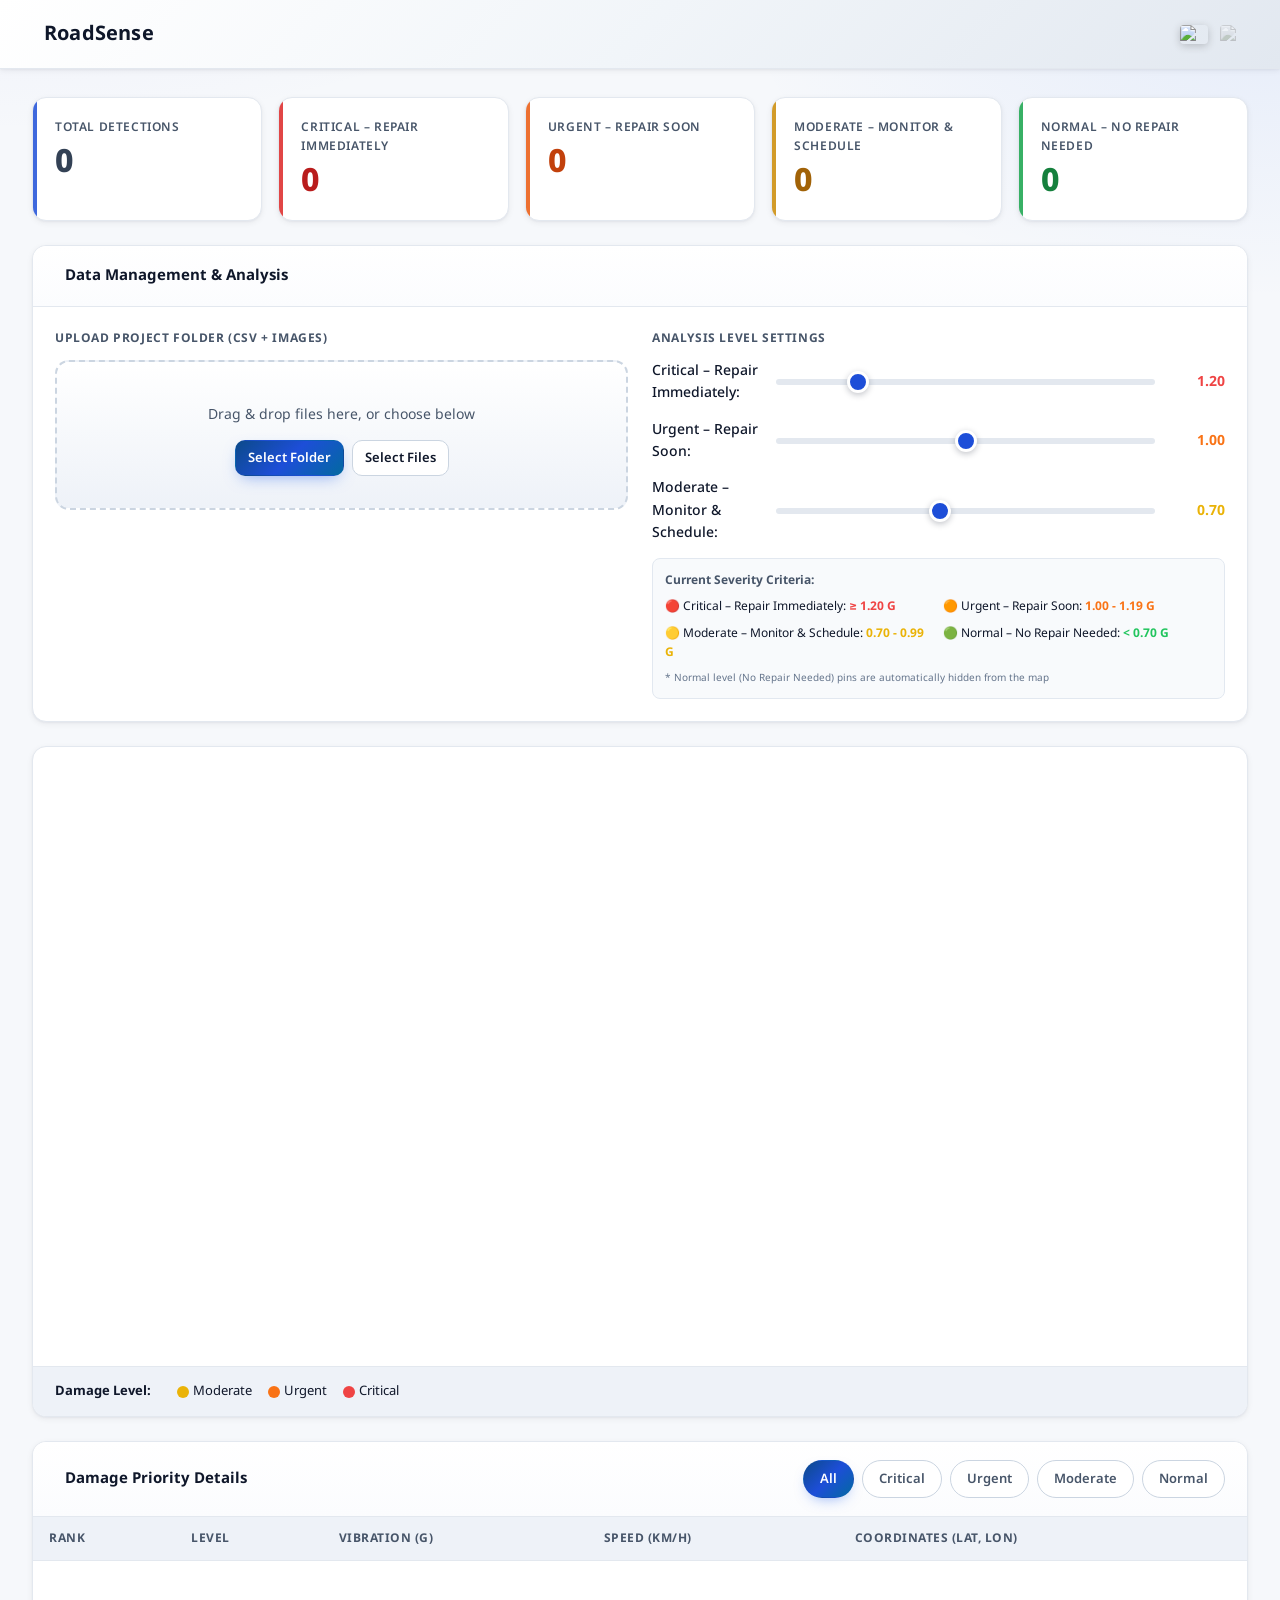
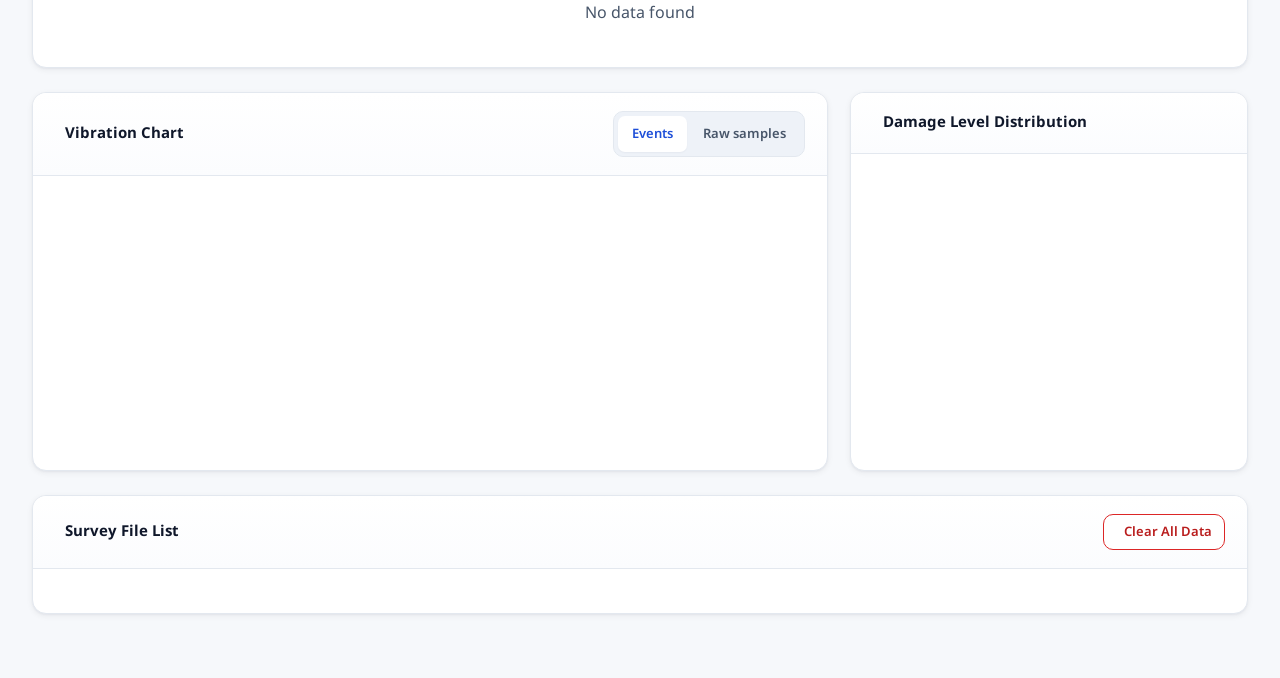
==== commit 0718c06b: "fix: update severity labels and descriptions for clarity in the dashboard" ====
--- a/index.html
+++ b/index.html
@@ -55,19 +55,19 @@
                 <div class="stat-value" id="statTotal" style="color: #334155;">0</div>
             </div>
             <div class="stat-card" style="border: 2px; background-color: #ffffff;">
-                <div class="stat-label" data-i18n="statCriticalLabel" style="color: #ef4444;">Critical (Red)</div>
+                <div class="stat-label" data-i18n="statCriticalLabel" style="color: #ef4444;">Critical – Repair Immediately</div>
                 <div class="stat-value" id="statCritical" style="color: #ef4444;">0</div>
             </div>
             <div class="stat-card" style="border: 2px; background-color: #ffffff;">
-                <div class="stat-label" data-i18n="statUrgentLabel" style="color: #f97316;">Urgent (Orange)</div>
+                <div class="stat-label" data-i18n="statUrgentLabel" style="color: #f97316;">Urgent – Repair Soon</div>
                 <div class="stat-value" id="statUrgent" style="color: #f97316;">0</div>
             </div>
             <div class="stat-card" style="border: 2px; background-color: #ffffff;">
-                <div class="stat-label" data-i18n="statModerateLabel" style="color: #a16207;">Moderate (Yellow)</div>
+                <div class="stat-label" data-i18n="statModerateLabel" style="color: #a16207;">Moderate – Monitor & Schedule</div>
                 <div class="stat-value" id="statModerate" style="color: #a16207;">0</div>
             </div>
             <div class="stat-card" style="border: 2px; background-color: #ffffff;">
-                <div class="stat-label" data-i18n="statNormalLabel" style="color: #166534;">Normal (Green)</div>
+                <div class="stat-label" data-i18n="statNormalLabel" style="color: #166534;">Normal – No Repair Needed</div>
                 <div class="stat-value" id="statNormal" style="color: #166534;">0</div>
             </div>
         </section>
@@ -96,17 +96,17 @@
                     <div class="control-section">
                         <label data-i18n="analysisLabel">Analysis Level Settings</label>
                         <div class="slider-group">
-                            <span data-i18n="sliderCritical">Critical (Red):</span>
+                            <span data-i18n="sliderCritical">Critical – Repair Immediately:</span>
                             <input type="range" id="criticalSlider" min="1.0" max="2.0" step="0.05" value="1.2">
                             <span class="slider-val" id="criticalVal" style="color:#ef4444;">1.20</span>
                         </div>
                         <div class="slider-group">
-                            <span data-i18n="sliderUrgent">Urgent (Orange):</span>
+                            <span data-i18n="sliderUrgent">Urgent – Repair Soon:</span>
                             <input type="range" id="upperSlider" min="0.5" max="1.5" step="0.05" value="1.0">
                             <span class="slider-val" id="upperVal" style="color:#f97316;">1.00</span>
                         </div>
                         <div class="slider-group">
-                            <span data-i18n="sliderModerate">Moderate (Yellow):</span>
+                            <span data-i18n="sliderModerate">Moderate – Monitor & Schedule:</span>
                             <input type="range" id="lowerSlider" min="0.1" max="1.5" step="0.05" value="0.7">
                             <span class="slider-val" id="lowerVal" style="color:#eab308;">0.70</span>
                         </div>
@@ -114,12 +114,12 @@
                         <div style="margin-top: 12px; padding: 12px; background: #f8fafc; border-radius: 8px; border: 1px solid #e2e8f0; font-size: 12px;">
                             <strong data-i18n="severityDesc" style="color: var(--text-muted);">Current Severity Criteria:</strong>
                             <ul style="list-style: none; margin-top: 6px; display: grid; grid-template-columns: 1fr 1fr; gap: 8px;">
-                                <li>🔴 <span data-i18n="levelCritical">Critical</span>: <strong id="descCritical" style="color:#ef4444;">≥ 1.20 G</strong></li>
-                                <li>🟠 <span data-i18n="levelUrgent">Urgent</span>: <strong id="descUrgent" style="color:#f97316;">1.00 - 1.19 G</strong></li>
-                                <li>🟡 <span data-i18n="levelModerate">Moderate</span>: <strong id="descModerate" style="color:#eab308;">0.70 - 0.99 G</strong></li>
-                                <li>🟢 <span data-i18n="levelNormal">Normal</span>: <strong id="descNormal" style="color:#22c55e;">&lt; 0.70 G</strong></li>
+                                <li>🔴 <span data-i18n="levelCritical">Critical – Repair Immediately</span>: <strong id="descCritical" style="color:#ef4444;">≥ 1.20 G</strong></li>
+                                <li>🟠 <span data-i18n="levelUrgent">Urgent – Repair Soon</span>: <strong id="descUrgent" style="color:#f97316;">1.00 - 1.19 G</strong></li>
+                                <li>🟡 <span data-i18n="levelModerate">Moderate – Monitor & Schedule</span>: <strong id="descModerate" style="color:#eab308;">0.70 - 0.99 G</strong></li>
+                                <li>🟢 <span data-i18n="levelNormal">Normal – No Repair Needed</span>: <strong id="descNormal" style="color:#22c55e;">&lt; 0.70 G</strong></li>
                             </ul>
-                            <p data-i18n="greenNote" style="font-size:10px; color:var(--text-light); margin-top:8px;">* Green pins (Normal) are automatically hidden from the map</p>
+                            <p data-i18n="greenNote" style="font-size:10px; color:var(--text-light); margin-top:8px;">* Normal level (No Repair Needed) pins are automatically hidden from the map</p>
                         </div>
                     </div>
                 </div>
@@ -222,25 +222,25 @@
         en: {
             loading: 'Processing...',
             statTotalLabel: 'Total Detections',
-            statCriticalLabel: 'Critical (Red)',
-            statUrgentLabel: 'Urgent (Orange)',
-            statModerateLabel: 'Moderate (Yellow)',
-            statNormalLabel: 'Normal (Green)',
+            statCriticalLabel: 'Critical – Repair Immediately',
+            statUrgentLabel: 'Urgent – Repair Soon',
+            statModerateLabel: 'Moderate – Monitor & Schedule',
+            statNormalLabel: 'Normal – No Repair Needed',
             controlHeader: 'Data Management & Analysis',
             uploadLabel: 'Upload Project Folder (CSV + Images)',
             dropText: 'Drag & drop files here, or choose below',
             selectFolder: 'Select Folder',
             selectFiles: 'Select Files',
             analysisLabel: 'Analysis Level Settings',
-            sliderCritical: 'Critical (Red):',
-            sliderUrgent: 'Urgent (Orange):',
-            sliderModerate: 'Moderate (Yellow):',
+            sliderCritical: 'Critical – Repair Immediately:',
+            sliderUrgent: 'Urgent – Repair Soon:',
+            sliderModerate: 'Moderate – Monitor & Schedule:',
             severityDesc: 'Current Severity Criteria:',
-            levelCritical: 'Critical',
-            levelUrgent: 'Urgent',
-            levelModerate: 'Moderate',
-            levelNormal: 'Normal',
-            greenNote: '* Green pins (Normal) are automatically hidden from the map',
+            levelCritical: 'Critical – Repair Immediately',
+            levelUrgent: 'Urgent – Repair Soon',
+            levelModerate: 'Moderate – Monitor & Schedule',
+            levelNormal: 'Normal – No Repair Needed',
+            greenNote: '* Normal level (No Repair Needed) pins are automatically hidden from the map',
             legendTitle: 'Damage Level:',
             legendModerate: 'Moderate',
             legendUrgent: 'Urgent',
@@ -267,10 +267,10 @@
             confirmClearAll: 'Clear all data in the system?',
             clearSuccess: 'All data cleared successfully',
             confirmDeleteSurvey: 'Delete this survey file from the system?',
-            priorityCritical: 'Critical',
-            priorityUrgent: 'Urgent',
-            priorityModerate: 'Moderate',
-            priorityNormal: 'Normal',
+            priorityCritical: 'Repair Immediately',
+            priorityUrgent: 'Repair Soon',
+            priorityModerate: 'Monitor & Schedule',
+            priorityNormal: 'No Repair Needed',
             iwVibration: 'Vibration:',
             iwSpeed: 'Speed:',
             iwCoords: 'Coordinates:',
@@ -281,34 +281,34 @@
             chartLabelVib: 'Vibration (G)',
             chartRawLabel: 'Raw vibration samples (G)',
             chartEventLabel: 'Event max vibration (G)',
-            chartCritical: 'Critical',
-            chartUrgent: 'Urgent',
-            chartModerate: 'Moderate',
-            chartNormal: 'Normal',
+            chartCritical: 'Repair Immediately',
+            chartUrgent: 'Repair Soon',
+            chartModerate: 'Monitor & Schedule',
+            chartNormal: 'No Repair Needed',
             chartNoData: 'No data yet'
         },
         th: {
             loading: 'กำลังประมวลผล...',
             statTotalLabel: 'จุดที่พบทั้งหมด',
-            statCriticalLabel: 'วิกฤต (แดง)',
-            statUrgentLabel: 'เร่งด่วน (ส้ม)',
-            statModerateLabel: 'เฝ้าระวัง (เหลือง)',
-            statNormalLabel: 'ปกติ (เขียว)',
+            statCriticalLabel: 'วิกฤต – ควรซ่อมโดยด่วน',
+            statUrgentLabel: 'เร่งด่วน – ควรซ่อมเร็วๆ นี้',
+            statModerateLabel: 'เฝ้าระวัง – ติดตามและวางแผนซ่อม',
+            statNormalLabel: 'ปกติ – ไม่จำเป็นต้องซ่อม',
             controlHeader: 'จัดการข้อมูลและการวิเคราะห์',
             uploadLabel: 'อัปโหลดโฟลเดอร์โครงการ (CSV + Images)',
             dropText: 'ลากไฟล์มาวาง หรือเลือกวิธีด้านล่าง',
             selectFolder: 'เลือกโฟลเดอร์',
             selectFiles: 'เลือกหลายไฟล์',
             analysisLabel: 'ตั้งค่าระดับการวิเคราะห์',
-            sliderCritical: 'วิกฤต (แดง):',
-            sliderUrgent: 'เร่งด่วน (ส้ม):',
-            sliderModerate: 'เฝ้าระวัง (เหลือง):',
+            sliderCritical: 'วิกฤต – ควรซ่อมโดยด่วน:',
+            sliderUrgent: 'เร่งด่วน – ควรซ่อมเร็วๆ นี้:',
+            sliderModerate: 'เฝ้าระวัง – ติดตามและวางแผนซ่อม:',
             severityDesc: 'คำอธิบายเกณฑ์ความรุนแรงปัจจุบัน:',
-            levelCritical: 'วิกฤต',
-            levelUrgent: 'เร่งด่วน',
-            levelModerate: 'เฝ้าระวัง',
-            levelNormal: 'ปกติ',
-            greenNote: '* หมุดสีเขียว (ปกติ) จะถูกซ่อนจากแผนที่โดยอัตโนมัติ',
+            levelCritical: 'วิกฤต – ควรซ่อมโดยด่วน',
+            levelUrgent: 'เร่งด่วน – ควรซ่อมเร็วๆ นี้',
+            levelModerate: 'เฝ้าระวัง – ติดตามและวางแผนซ่อม',
+            levelNormal: 'ปกติ – ไม่จำเป็นต้องซ่อม',
+            greenNote: '* ระดับปกติ (ไม่จำเป็นต้องซ่อม) จะถูกซ่อนจากแผนที่โดยอัตโนมัติ',
             legendTitle: 'ระดับความเสียหาย:',
             legendModerate: 'เฝ้าระวัง',
             legendUrgent: 'เร่งด่วน',
@@ -335,10 +335,10 @@
             confirmClearAll: 'ล้างข้อมูลทั้งหมดในระบบ?',
             clearSuccess: 'ล้างข้อมูลทั้งหมดสำเร็จ',
             confirmDeleteSurvey: 'ลบไฟล์การสำรวจนี้ออกจากระบบ?',
-            priorityCritical: 'วิกฤต',
-            priorityUrgent: 'เร่งด่วน',
-            priorityModerate: 'เฝ้าระวัง',
-            priorityNormal: 'ปกติ',
+            priorityCritical: 'ควรซ่อมโดยด่วน',
+            priorityUrgent: 'ควรซ่อมเร็วๆ นี้',
+            priorityModerate: 'ติดตามและวางแผนซ่อม',
+            priorityNormal: 'ไม่จำเป็นต้องซ่อม',
             iwVibration: 'แรงสั่น:',
             iwSpeed: 'ความเร็ว:',
             iwCoords: 'พิกัด:',
@@ -349,10 +349,10 @@
             chartLabelVib: 'แรงสั่นสะเทือน (G)',
             chartRawLabel: 'Raw vibration samples (G)',
             chartEventLabel: 'Event max vibration (G)',
-            chartCritical: 'วิกฤต',
-            chartUrgent: 'เร่งด่วน',
-            chartModerate: 'เฝ้าระวัง',
-            chartNormal: 'ปกติ',
+            chartCritical: 'ควรซ่อมโดยด่วน',
+            chartUrgent: 'ควรซ่อมเร็วๆ นี้',
+            chartModerate: 'ติดตามและวางแผนซ่อม',
+            chartNormal: 'ไม่จำเป็นต้องซ่อม',
             chartNoData: 'ยังไม่มีข้อมูล'
         }
     };
@@ -394,8 +394,8 @@
         currentLang = lang;
         localStorage.setItem('vibromap_lang', lang);
         applyTranslations();
-        // Re-render dynamic content
-        if (allDetections.length > 0) applyDynamicFilters(false);
+        // Re-render all dynamic content including survey list delete buttons
+        if (db) refreshAll(false);
     }
 
     // Apply saved language on load
@@ -635,8 +635,9 @@
         document.getElementById('surveyList').innerHTML = surveys.map(s => `
                 <div class="survey-item">
                     <span><i class="fi fi-rr-document"></i> ${s.fileName}</span>
-                    <button class="btn btn-danger btn-sm" onclick="dbDeleteSurv(${s.id})"><i class="fi fi-rr-trash" style="color:#ef4444;"></i> ${t('deleteFile')}</button>
+                    <button class="btn btn-danger btn-sm" onclick="dbDeleteSurv(${s.id})"><i class="fi fi-rr-trash" style="color:#B91C1C;"></i> <span data-i18n="deleteFile" style="color:#B91C1C;">${t('deleteFile')}</span></button>
                 </div>`).join('');
+        applyTranslations();
     }
 
     function applyDynamicFilters(fit = false) {
@@ -848,9 +849,27 @@
 
     document.getElementById('folderInput').addEventListener('change', e => processFiles(e.target.files));
     document.getElementById('fileInput').addEventListener('change', e => processFiles(e.target.files));
-    document.getElementById('criticalSlider').addEventListener('input', () => applyDynamicFilters(false));
-    document.getElementById('upperSlider').addEventListener('input', () => applyDynamicFilters(false));
-    document.getElementById('lowerSlider').addEventListener('input', () => applyDynamicFilters(false));
+    const critInput = document.getElementById('criticalSlider');
+    const upperInput = document.getElementById('upperSlider');
+    const lowerInput = document.getElementById('lowerSlider');
+
+    critInput.addEventListener('input', () => {
+        if (parseFloat(critInput.value) < parseFloat(upperInput.value)) upperInput.value = critInput.value;
+        if (parseFloat(upperInput.value) < parseFloat(lowerInput.value)) lowerInput.value = upperInput.value;
+        applyDynamicFilters(false);
+    });
+
+    upperInput.addEventListener('input', () => {
+        if (parseFloat(upperInput.value) > parseFloat(critInput.value)) critInput.value = upperInput.value;
+        if (parseFloat(upperInput.value) < parseFloat(lowerInput.value)) lowerInput.value = upperInput.value;
+        applyDynamicFilters(false);
+    });
+
+    lowerInput.addEventListener('input', () => {
+        if (parseFloat(lowerInput.value) > parseFloat(upperInput.value)) upperInput.value = lowerInput.value;
+        if (parseFloat(upperInput.value) > parseFloat(critInput.value)) critInput.value = upperInput.value;
+        applyDynamicFilters(false);
+    });
 
     // Drag-and-drop support
     const dropZone = document.getElementById('dropZone');
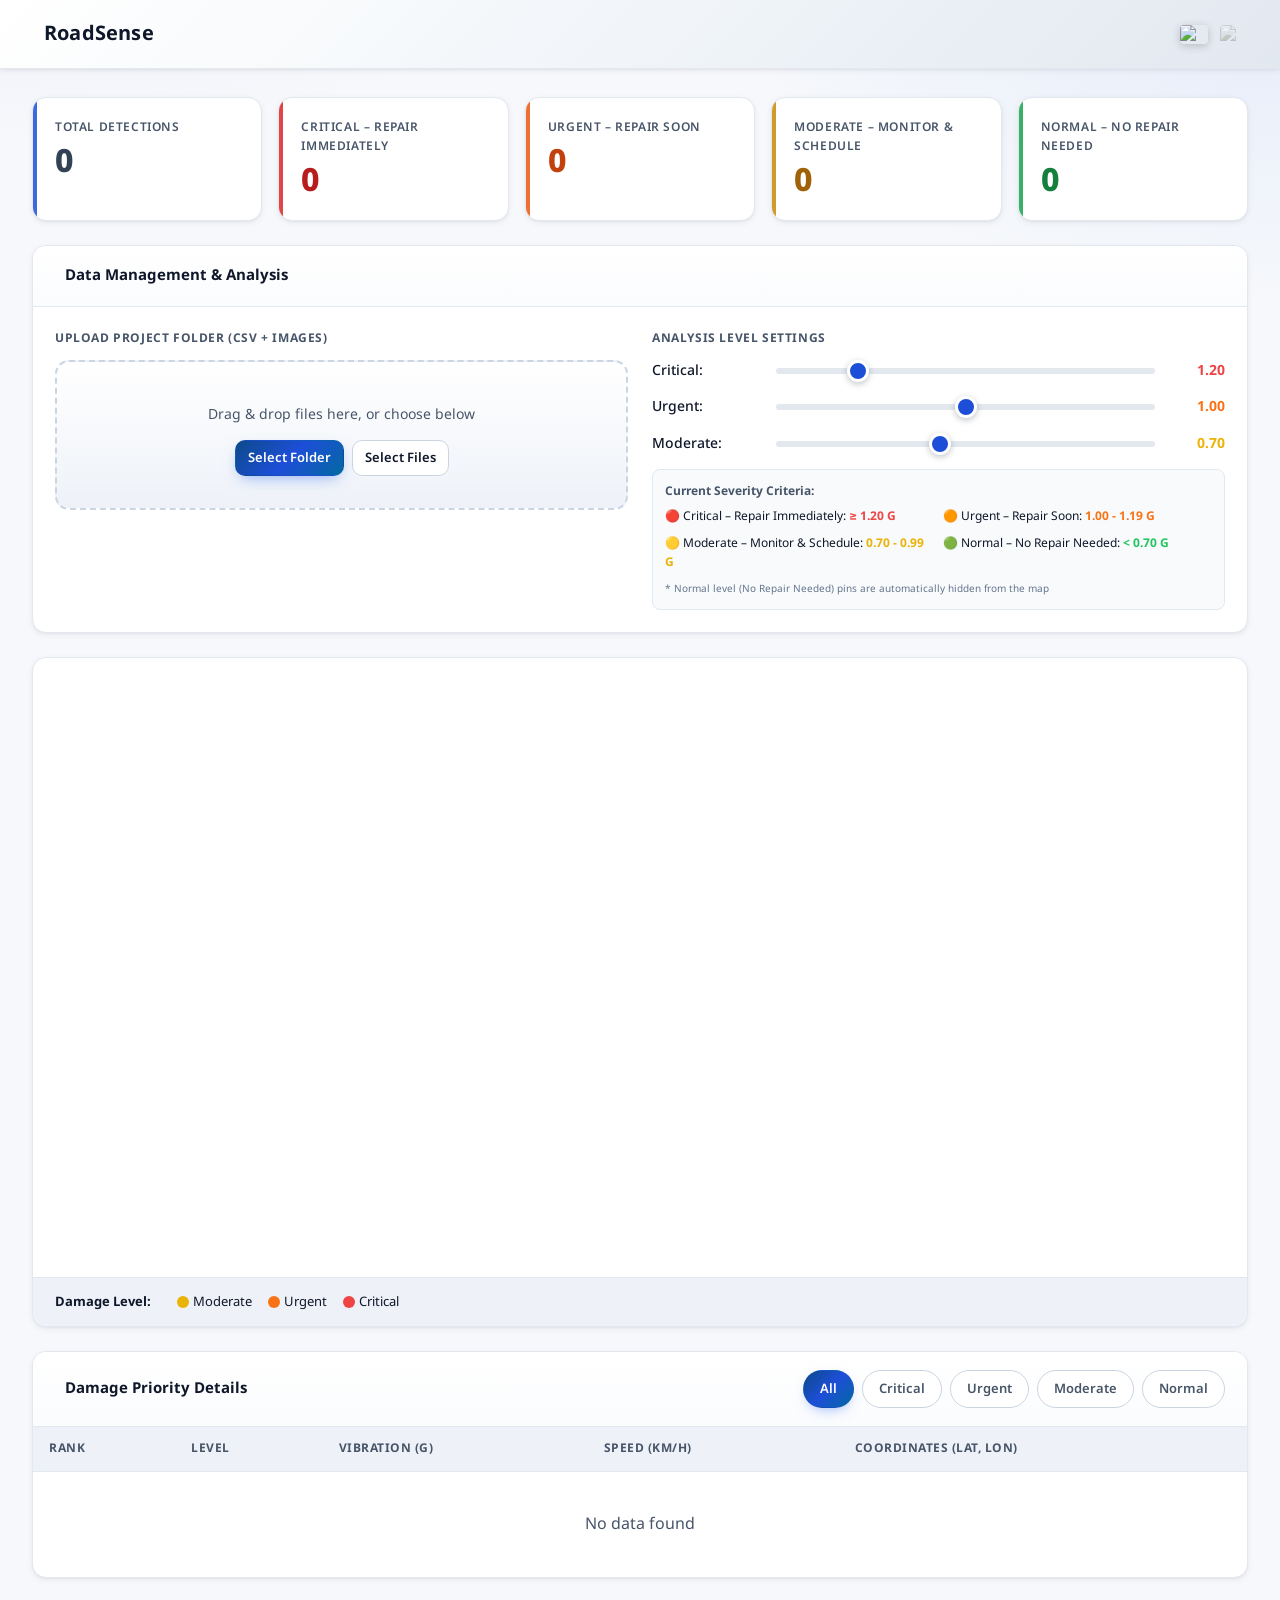
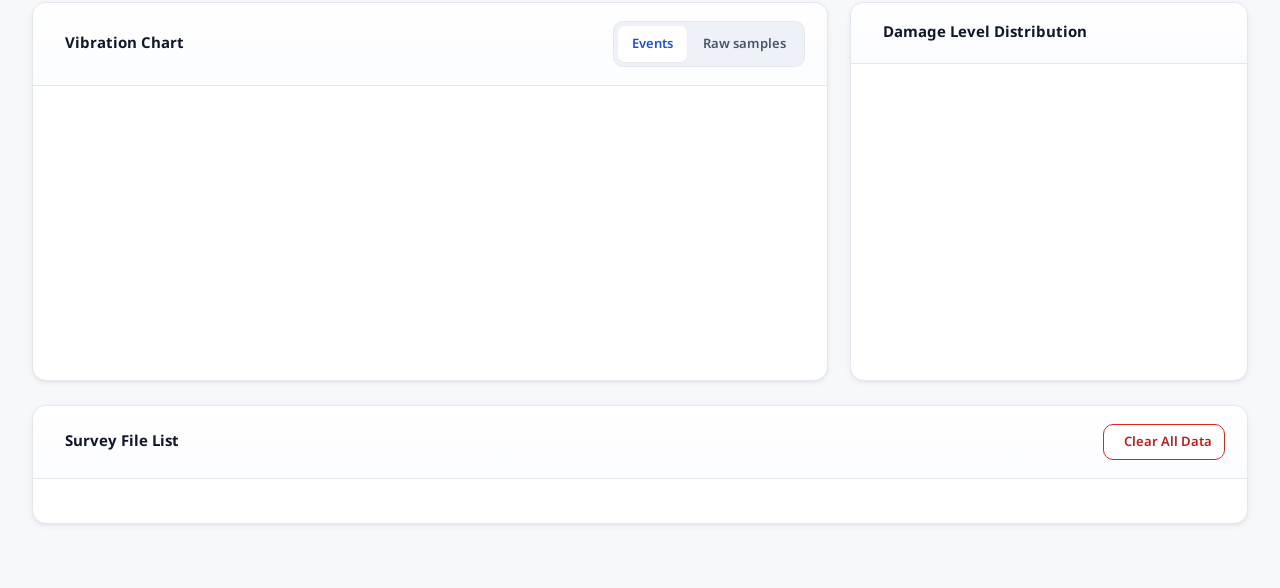
==== commit 41310d1c: "fix: simplify severity labels for clarity in the dashboard" ====
--- a/index.html
+++ b/index.html
@@ -96,17 +96,17 @@
                     <div class="control-section">
                         <label data-i18n="analysisLabel">Analysis Level Settings</label>
                         <div class="slider-group">
-                            <span data-i18n="sliderCritical">Critical – Repair Immediately:</span>
+                            <span data-i18n="sliderCritical">Critical:</span>
                             <input type="range" id="criticalSlider" min="1.0" max="2.0" step="0.05" value="1.2">
                             <span class="slider-val" id="criticalVal" style="color:#ef4444;">1.20</span>
                         </div>
                         <div class="slider-group">
-                            <span data-i18n="sliderUrgent">Urgent – Repair Soon:</span>
+                            <span data-i18n="sliderUrgent">Urgent:</span>
                             <input type="range" id="upperSlider" min="0.5" max="1.5" step="0.05" value="1.0">
                             <span class="slider-val" id="upperVal" style="color:#f97316;">1.00</span>
                         </div>
                         <div class="slider-group">
-                            <span data-i18n="sliderModerate">Moderate – Monitor & Schedule:</span>
+                            <span data-i18n="sliderModerate">Moderate:</span>
                             <input type="range" id="lowerSlider" min="0.1" max="1.5" step="0.05" value="0.7">
                             <span class="slider-val" id="lowerVal" style="color:#eab308;">0.70</span>
                         </div>
@@ -232,9 +232,9 @@
             selectFolder: 'Select Folder',
             selectFiles: 'Select Files',
             analysisLabel: 'Analysis Level Settings',
-            sliderCritical: 'Critical – Repair Immediately:',
-            sliderUrgent: 'Urgent – Repair Soon:',
-            sliderModerate: 'Moderate – Monitor & Schedule:',
+            sliderCritical: 'Critical:',
+            sliderUrgent: 'Urgent:',
+            sliderModerate: 'Moderate:',
             severityDesc: 'Current Severity Criteria:',
             levelCritical: 'Critical – Repair Immediately',
             levelUrgent: 'Urgent – Repair Soon',
@@ -267,10 +267,10 @@
             confirmClearAll: 'Clear all data in the system?',
             clearSuccess: 'All data cleared successfully',
             confirmDeleteSurvey: 'Delete this survey file from the system?',
-            priorityCritical: 'Repair Immediately',
-            priorityUrgent: 'Repair Soon',
-            priorityModerate: 'Monitor & Schedule',
-            priorityNormal: 'No Repair Needed',
+            priorityCritical: 'Critical',
+            priorityUrgent: 'Urgent',
+            priorityModerate: 'Moderate',
+            priorityNormal: 'Normal',
             iwVibration: 'Vibration:',
             iwSpeed: 'Speed:',
             iwCoords: 'Coordinates:',
@@ -281,10 +281,10 @@
             chartLabelVib: 'Vibration (G)',
             chartRawLabel: 'Raw vibration samples (G)',
             chartEventLabel: 'Event max vibration (G)',
-            chartCritical: 'Repair Immediately',
-            chartUrgent: 'Repair Soon',
-            chartModerate: 'Monitor & Schedule',
-            chartNormal: 'No Repair Needed',
+            chartCritical: 'Critical',
+            chartUrgent: 'Urgent',
+            chartModerate: 'Moderate',
+            chartNormal: 'Normal',
             chartNoData: 'No data yet'
         },
         th: {
@@ -300,9 +300,9 @@
             selectFolder: 'เลือกโฟลเดอร์',
             selectFiles: 'เลือกหลายไฟล์',
             analysisLabel: 'ตั้งค่าระดับการวิเคราะห์',
-            sliderCritical: 'วิกฤต – ควรซ่อมโดยด่วน:',
-            sliderUrgent: 'เร่งด่วน – ควรซ่อมเร็วๆ นี้:',
-            sliderModerate: 'เฝ้าระวัง – ติดตามและวางแผนซ่อม:',
+            sliderCritical: 'วิกฤต:',
+            sliderUrgent: 'เร่งด่วน:',
+            sliderModerate: 'เฝ้าระวัง:',
             severityDesc: 'คำอธิบายเกณฑ์ความรุนแรงปัจจุบัน:',
             levelCritical: 'วิกฤต – ควรซ่อมโดยด่วน',
             levelUrgent: 'เร่งด่วน – ควรซ่อมเร็วๆ นี้',
@@ -335,10 +335,10 @@
             confirmClearAll: 'ล้างข้อมูลทั้งหมดในระบบ?',
             clearSuccess: 'ล้างข้อมูลทั้งหมดสำเร็จ',
             confirmDeleteSurvey: 'ลบไฟล์การสำรวจนี้ออกจากระบบ?',
-            priorityCritical: 'ควรซ่อมโดยด่วน',
-            priorityUrgent: 'ควรซ่อมเร็วๆ นี้',
-            priorityModerate: 'ติดตามและวางแผนซ่อม',
-            priorityNormal: 'ไม่จำเป็นต้องซ่อม',
+            priorityCritical: 'วิกฤต',
+            priorityUrgent: 'เร่งด่วน',
+            priorityModerate: 'เฝ้าระวัง',
+            priorityNormal: 'ปกติ',
             iwVibration: 'แรงสั่น:',
             iwSpeed: 'ความเร็ว:',
             iwCoords: 'พิกัด:',
@@ -349,10 +349,10 @@
             chartLabelVib: 'แรงสั่นสะเทือน (G)',
             chartRawLabel: 'Raw vibration samples (G)',
             chartEventLabel: 'Event max vibration (G)',
-            chartCritical: 'ควรซ่อมโดยด่วน',
-            chartUrgent: 'ควรซ่อมเร็วๆ นี้',
-            chartModerate: 'ติดตามและวางแผนซ่อม',
-            chartNormal: 'ไม่จำเป็นต้องซ่อม',
+            chartCritical: 'วิกฤต',
+            chartUrgent: 'เร่งด่วน',
+            chartModerate: 'เฝ้าระวัง',
+            chartNormal: 'ปกติ',
             chartNoData: 'ยังไม่มีข้อมูล'
         }
     };
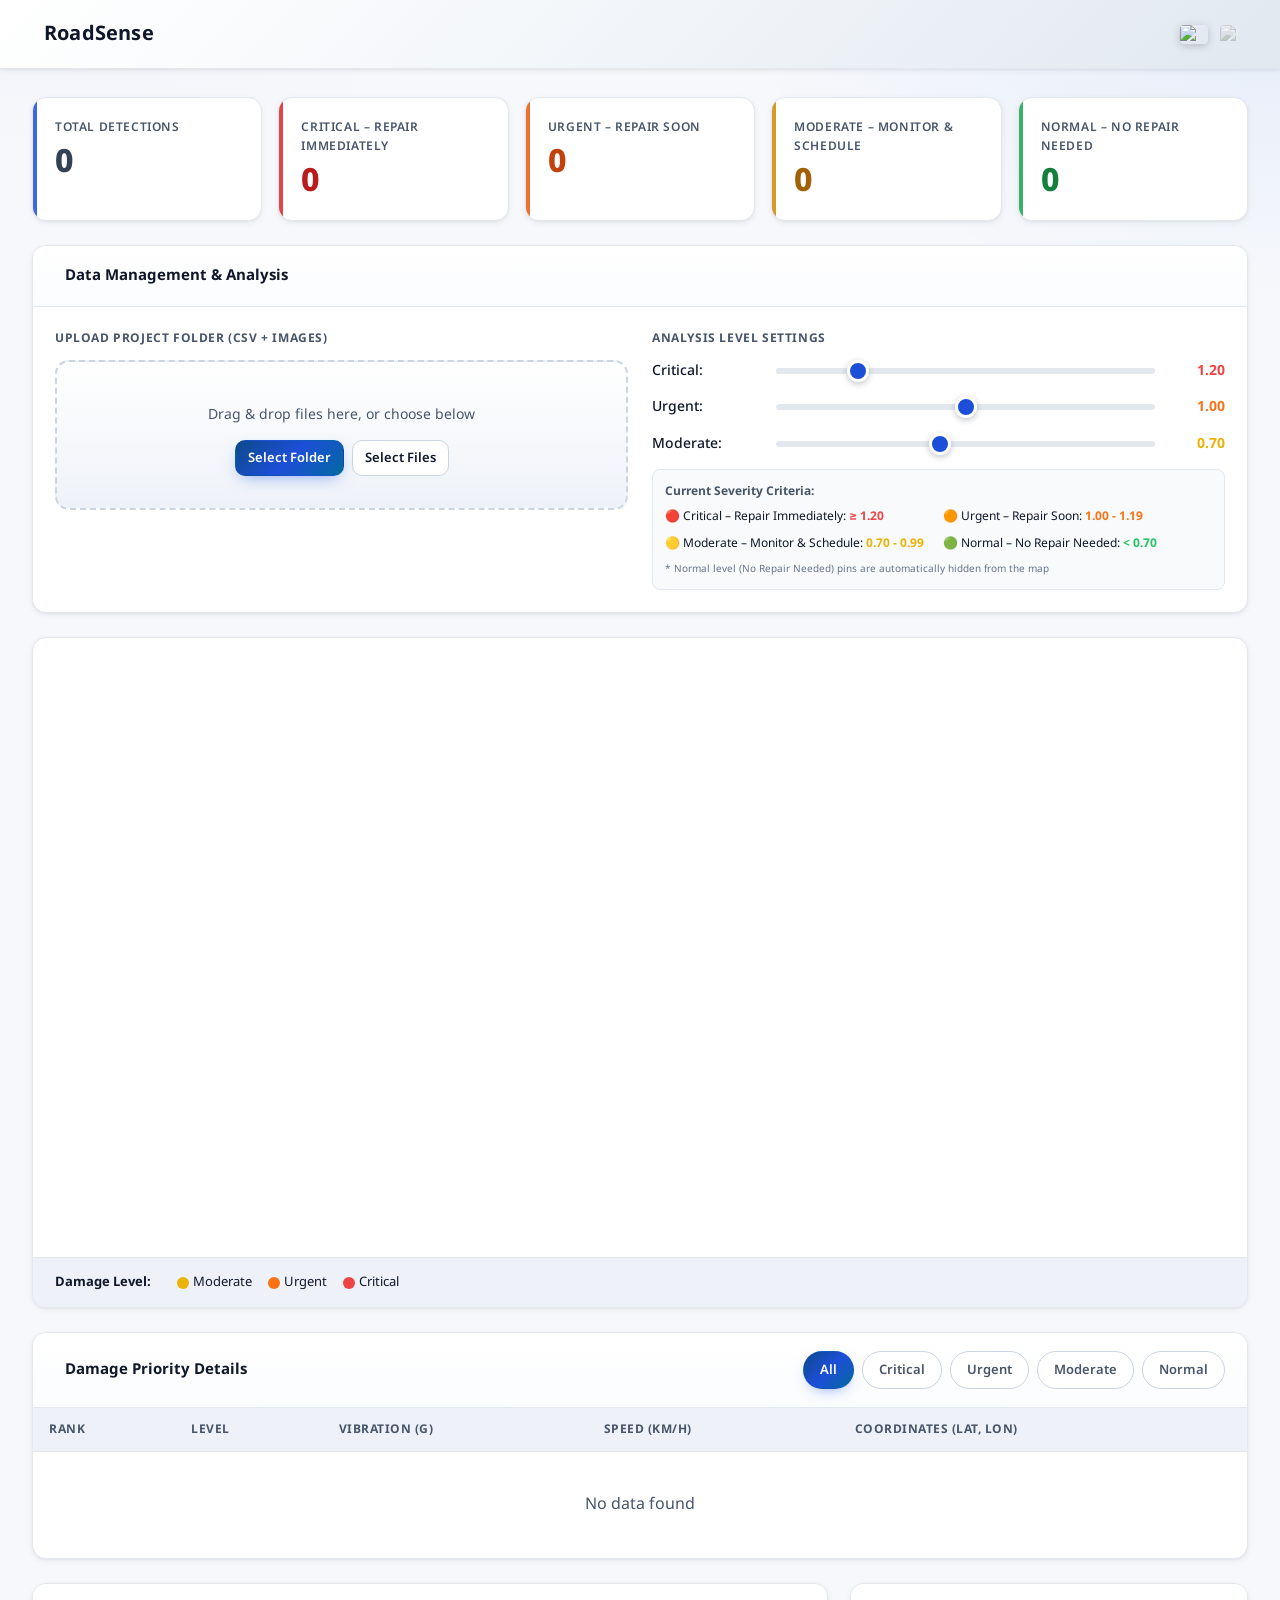
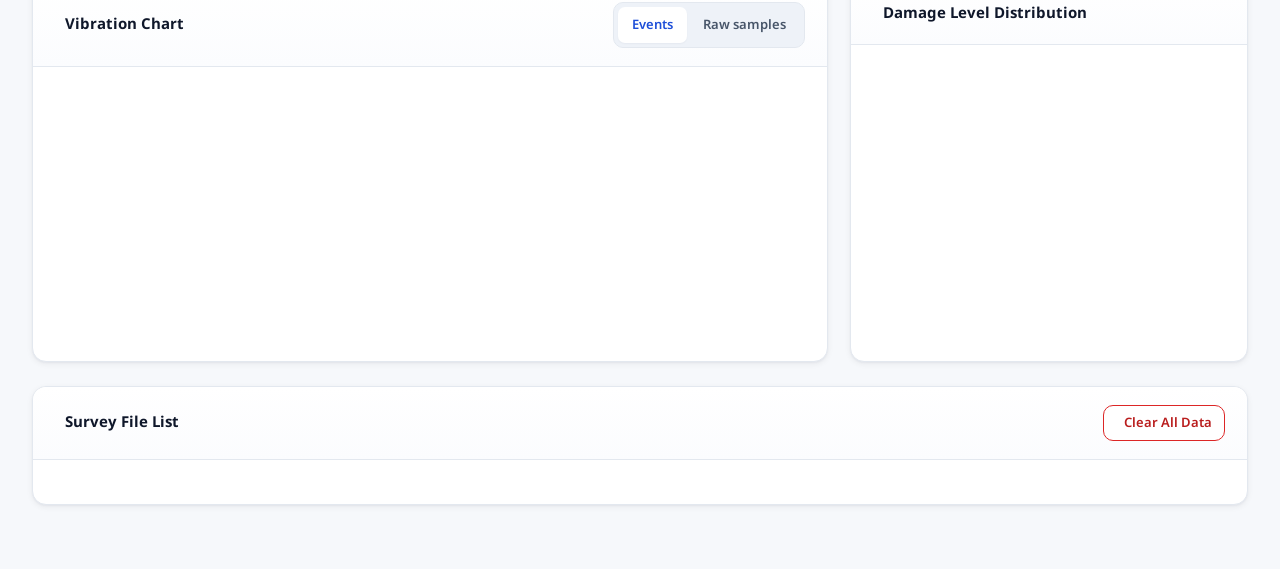
==== commit aecd19dc: "fix: update severity criteria descriptions for consistency in the dashboard" ====
--- a/index.html
+++ b/index.html
@@ -114,10 +114,10 @@
                         <div style="margin-top: 12px; padding: 12px; background: #f8fafc; border-radius: 8px; border: 1px solid #e2e8f0; font-size: 12px;">
                             <strong data-i18n="severityDesc" style="color: var(--text-muted);">Current Severity Criteria:</strong>
                             <ul style="list-style: none; margin-top: 6px; display: grid; grid-template-columns: 1fr 1fr; gap: 8px;">
-                                <li>🔴 <span data-i18n="levelCritical">Critical – Repair Immediately</span>: <strong id="descCritical" style="color:#ef4444;">≥ 1.20 G</strong></li>
-                                <li>🟠 <span data-i18n="levelUrgent">Urgent – Repair Soon</span>: <strong id="descUrgent" style="color:#f97316;">1.00 - 1.19 G</strong></li>
-                                <li>🟡 <span data-i18n="levelModerate">Moderate – Monitor & Schedule</span>: <strong id="descModerate" style="color:#eab308;">0.70 - 0.99 G</strong></li>
-                                <li>🟢 <span data-i18n="levelNormal">Normal – No Repair Needed</span>: <strong id="descNormal" style="color:#22c55e;">&lt; 0.70 G</strong></li>
+                                <li>🔴 <span data-i18n="levelCritical">Critical – Repair Immediately</span>: <strong id="descCritical" style="color:#ef4444;">≥ 1.20</strong></li>
+                                <li>🟠 <span data-i18n="levelUrgent">Urgent – Repair Soon</span>: <strong id="descUrgent" style="color:#f97316;">1.00 - 1.19</strong></li>
+                                <li>🟡 <span data-i18n="levelModerate">Moderate – Monitor & Schedule</span>: <strong id="descModerate" style="color:#eab308;">0.70 - 0.99</strong></li>
+                                <li>🟢 <span data-i18n="levelNormal">Normal – No Repair Needed</span>: <strong id="descNormal" style="color:#22c55e;">&lt; 0.70</strong></li>
                             </ul>
                             <p data-i18n="greenNote" style="font-size:10px; color:var(--text-light); margin-top:8px;">* Normal level (No Repair Needed) pins are automatically hidden from the map</p>
                         </div>
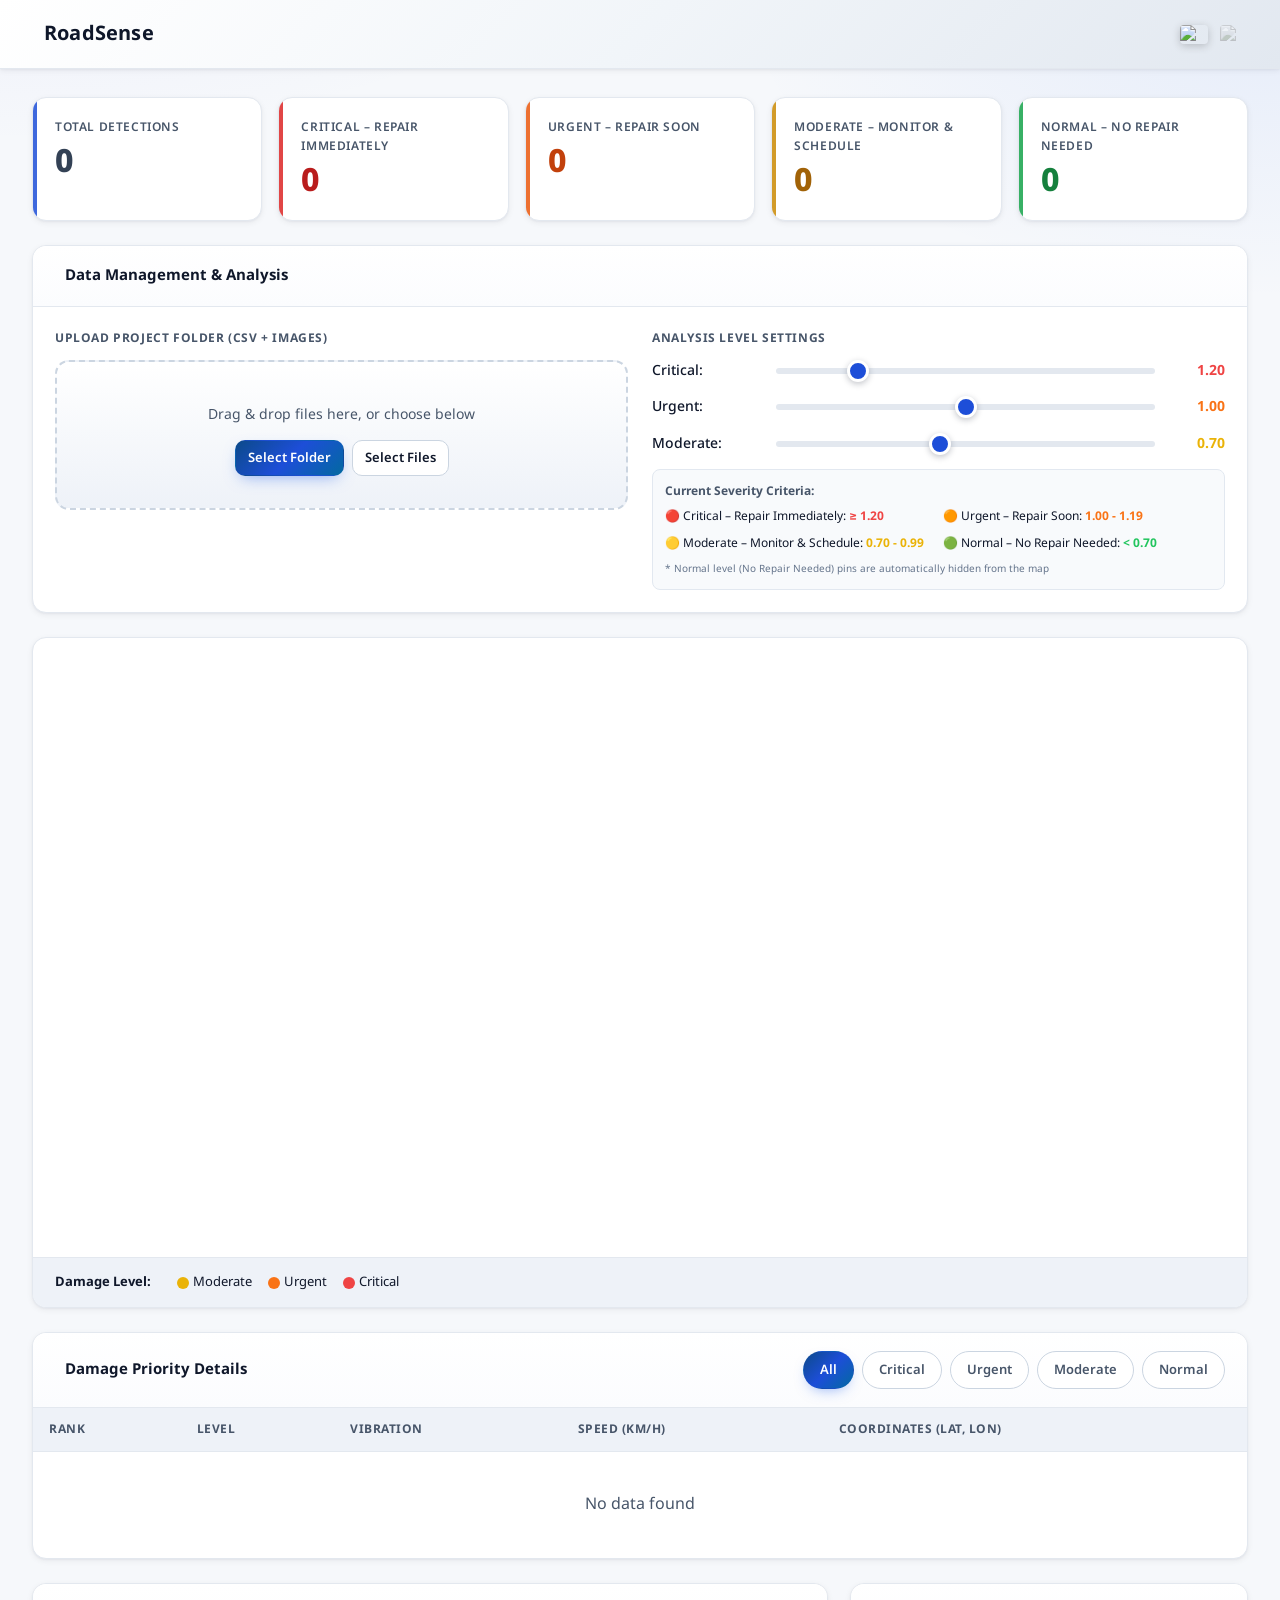
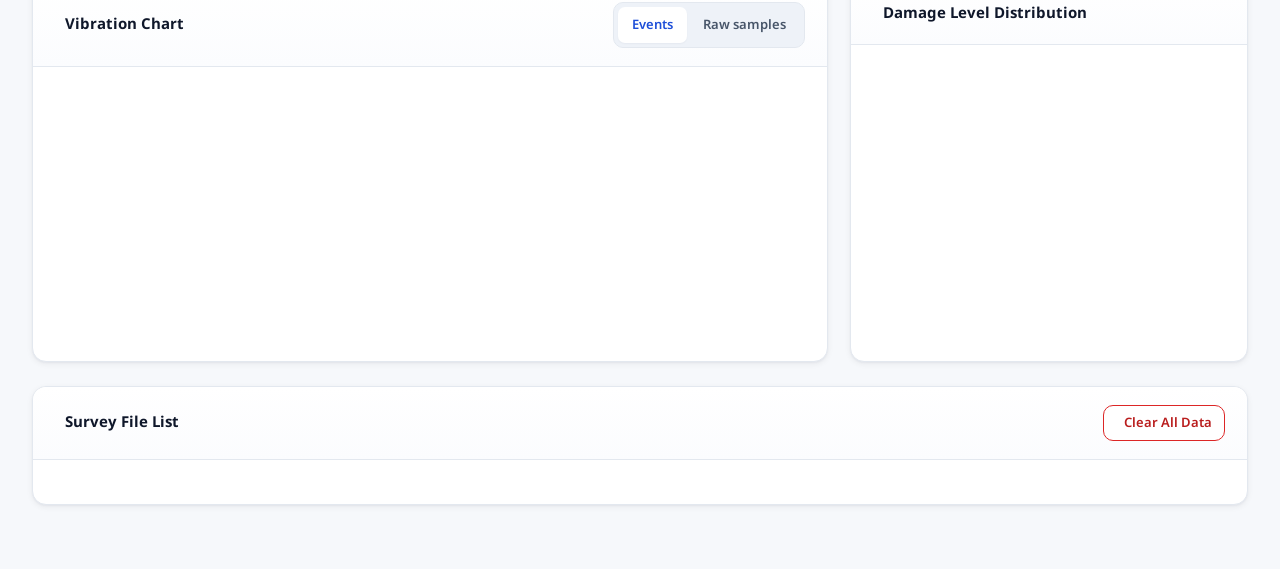
==== commit ee997d46: "fix: remove 'G' unit from vibration labels for consistency in the dashboard" ====
--- a/index.html
+++ b/index.html
@@ -155,7 +155,7 @@
                         <tr>
                             <th data-i18n="thRank">Rank</th>
                             <th data-i18n="thLevel">Level</th>
-                            <th data-i18n="thVibration">Vibration (G)</th>
+                            <th data-i18n="thVibration">Vibration</th>
                             <th data-i18n="thSpeed">Speed (km/h)</th>
 
                             <th data-i18n="thCoords">Coordinates (Lat, Lon)</th>
@@ -253,7 +253,7 @@
             filterNormal: 'Normal',
             thRank: 'Rank',
             thLevel: 'Level',
-            thVibration: 'Vibration (G)',
+            thVibration: 'Vibration',
             thSpeed: 'Speed (km/h)',
             thCoords: 'Coordinates (Lat, Lon)',
             noData: 'No data found',
@@ -278,9 +278,9 @@
             iwLoadingImg: 'Loading image...',
             iwNoImage: 'No image available',
             iwImageNotFound: 'Image file not found',
-            chartLabelVib: 'Vibration (G)',
-            chartRawLabel: 'Raw vibration samples (G)',
-            chartEventLabel: 'Event max vibration (G)',
+            chartLabelVib: 'Vibration',
+            chartRawLabel: 'Raw vibration samples',
+            chartEventLabel: 'Event max vibration',
             chartCritical: 'Critical',
             chartUrgent: 'Urgent',
             chartModerate: 'Moderate',
@@ -321,7 +321,7 @@
             filterNormal: 'ปกติ',
             thRank: 'ลำดับ',
             thLevel: 'ระดับ',
-            thVibration: 'แรงสั่น (G)',
+            thVibration: 'แรงสั่น',
             thSpeed: 'ความเร็ว (km/h)',
             thCoords: 'พิกัด (Lat, Lon)',
             noData: 'ไม่พบข้อมูล',
@@ -346,9 +346,9 @@
             iwLoadingImg: 'กำลังโหลดภาพ...',
             iwNoImage: 'ไม่มีรูปภาพประกอบ',
             iwImageNotFound: 'ไม่พบไฟล์รูปภาพ',
-            chartLabelVib: 'แรงสั่นสะเทือน (G)',
-            chartRawLabel: 'Raw vibration samples (G)',
-            chartEventLabel: 'Event max vibration (G)',
+            chartLabelVib: 'แรงสั่นสะเทือน',
+            chartRawLabel: 'Raw vibration samples',
+            chartEventLabel: 'Event max vibration',
             chartCritical: 'วิกฤต',
             chartUrgent: 'เร่งด่วน',
             chartModerate: 'เฝ้าระวัง',
@@ -590,7 +590,7 @@
                         <div style="font-size:15px; margin-bottom:12px; display:flex; flex-direction:column; gap:8px;">
                             <div style="display:flex; justify-content:space-between; align-items:center;">
                                 <span style="color:#64748b; font-size:15px;">${t('iwVibration')}</span>
-                                <strong style="color:${color}; font-size:18px;">${det.zForce.toFixed(3)} G</strong>
+                                <strong style="color:${color}; font-size:18px;">${det.zForce.toFixed(3)}</strong>
                             </div>
                             <div style="display:flex; justify-content:space-between; align-items:center;">
                                 <span style="color:#64748b; font-size:15px;">${t('iwSpeed')}</span>
@@ -649,10 +649,10 @@
         document.getElementById('upperVal').textContent = upper.toFixed(2);
         document.getElementById('lowerVal').textContent = lower.toFixed(2);
 
-        document.getElementById('descCritical').textContent = `≥ ${critical.toFixed(2)} G`;
-        document.getElementById('descUrgent').textContent = `${upper.toFixed(2)} - ${(critical - 0.01).toFixed(2)} G`;
-        document.getElementById('descModerate').textContent = `${lower.toFixed(2)} - ${(upper - 0.01).toFixed(2)} G`;
-        document.getElementById('descNormal').textContent = `< ${lower.toFixed(2)} G`;
+        document.getElementById('descCritical').textContent = `≥ ${critical.toFixed(2)}`;
+        document.getElementById('descUrgent').textContent = `${upper.toFixed(2)} - ${(critical - 0.01).toFixed(2)}`;
+        document.getElementById('descModerate').textContent = `${lower.toFixed(2)} - ${(upper - 0.01).toFixed(2)}`;
+        document.getElementById('descNormal').textContent = `< ${lower.toFixed(2)}`;
 
         const filtered = allDetections.map(d => {
             let label = 'normal';
